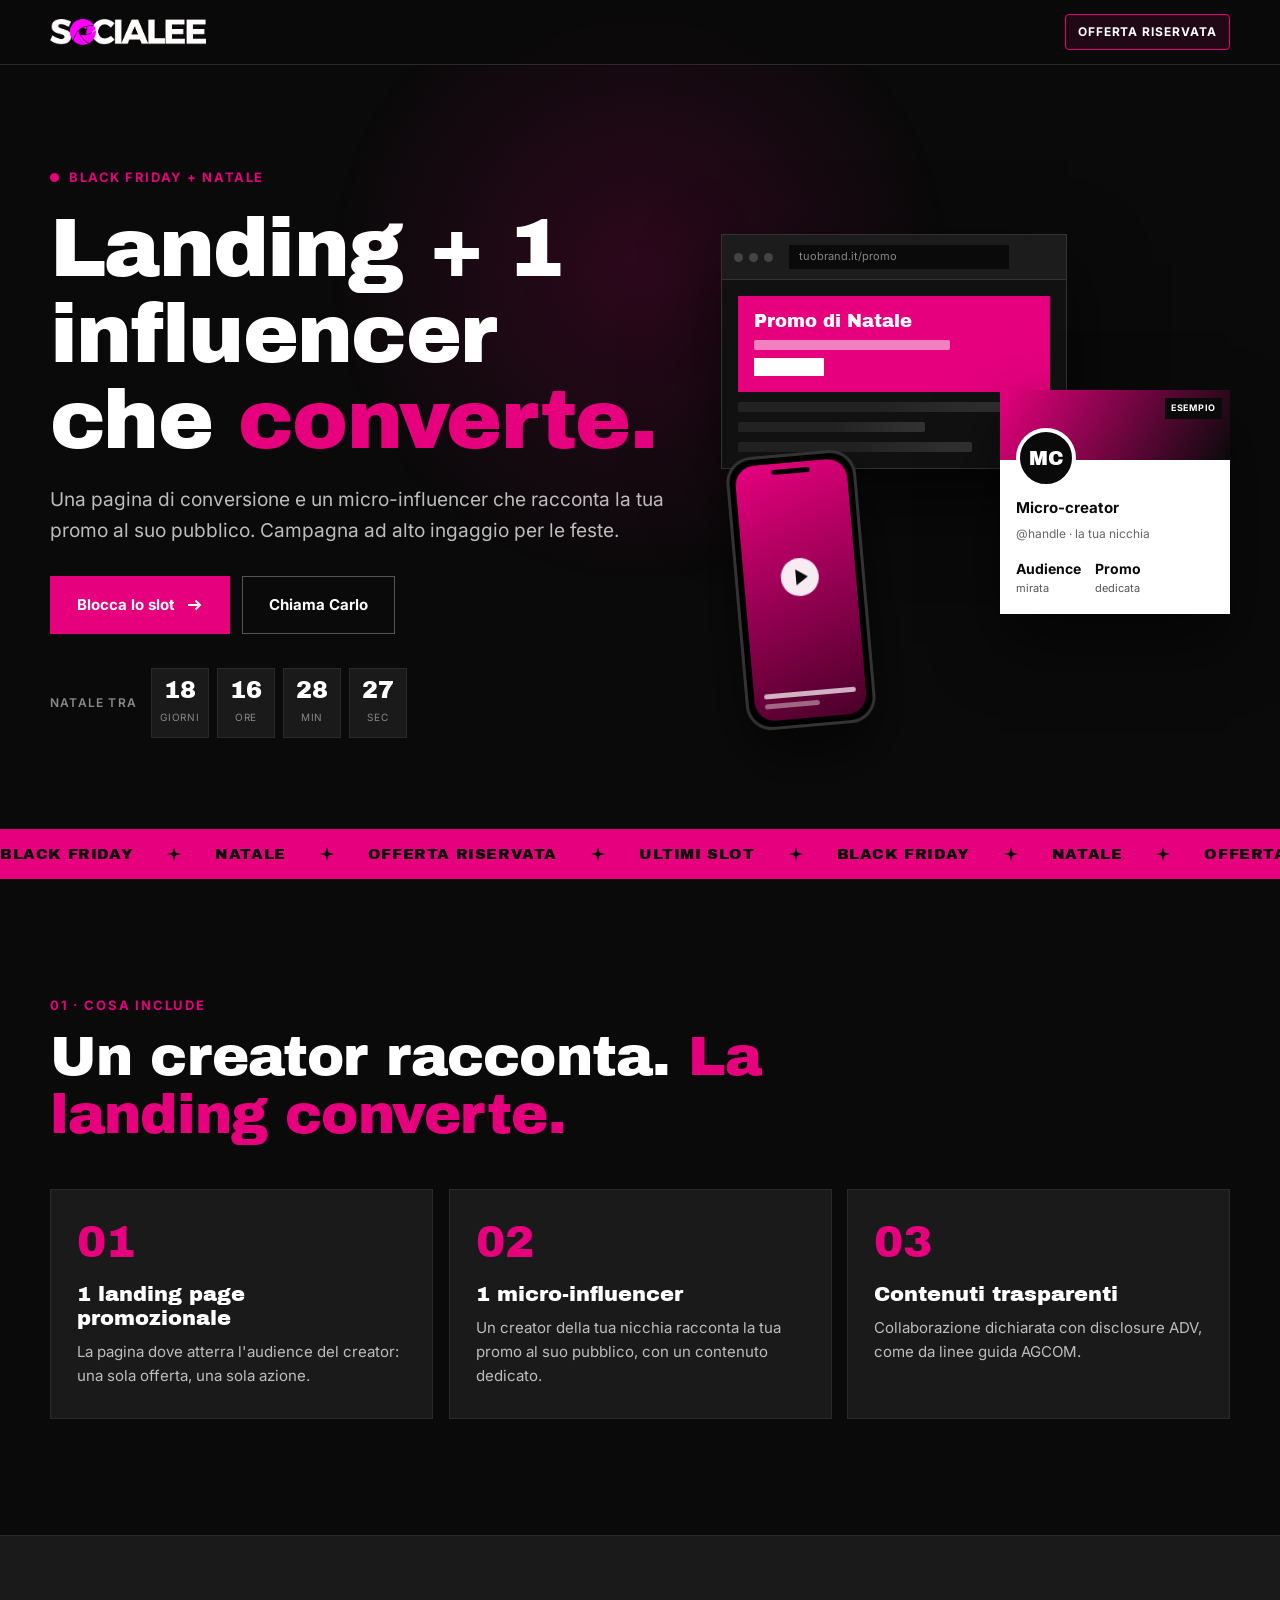
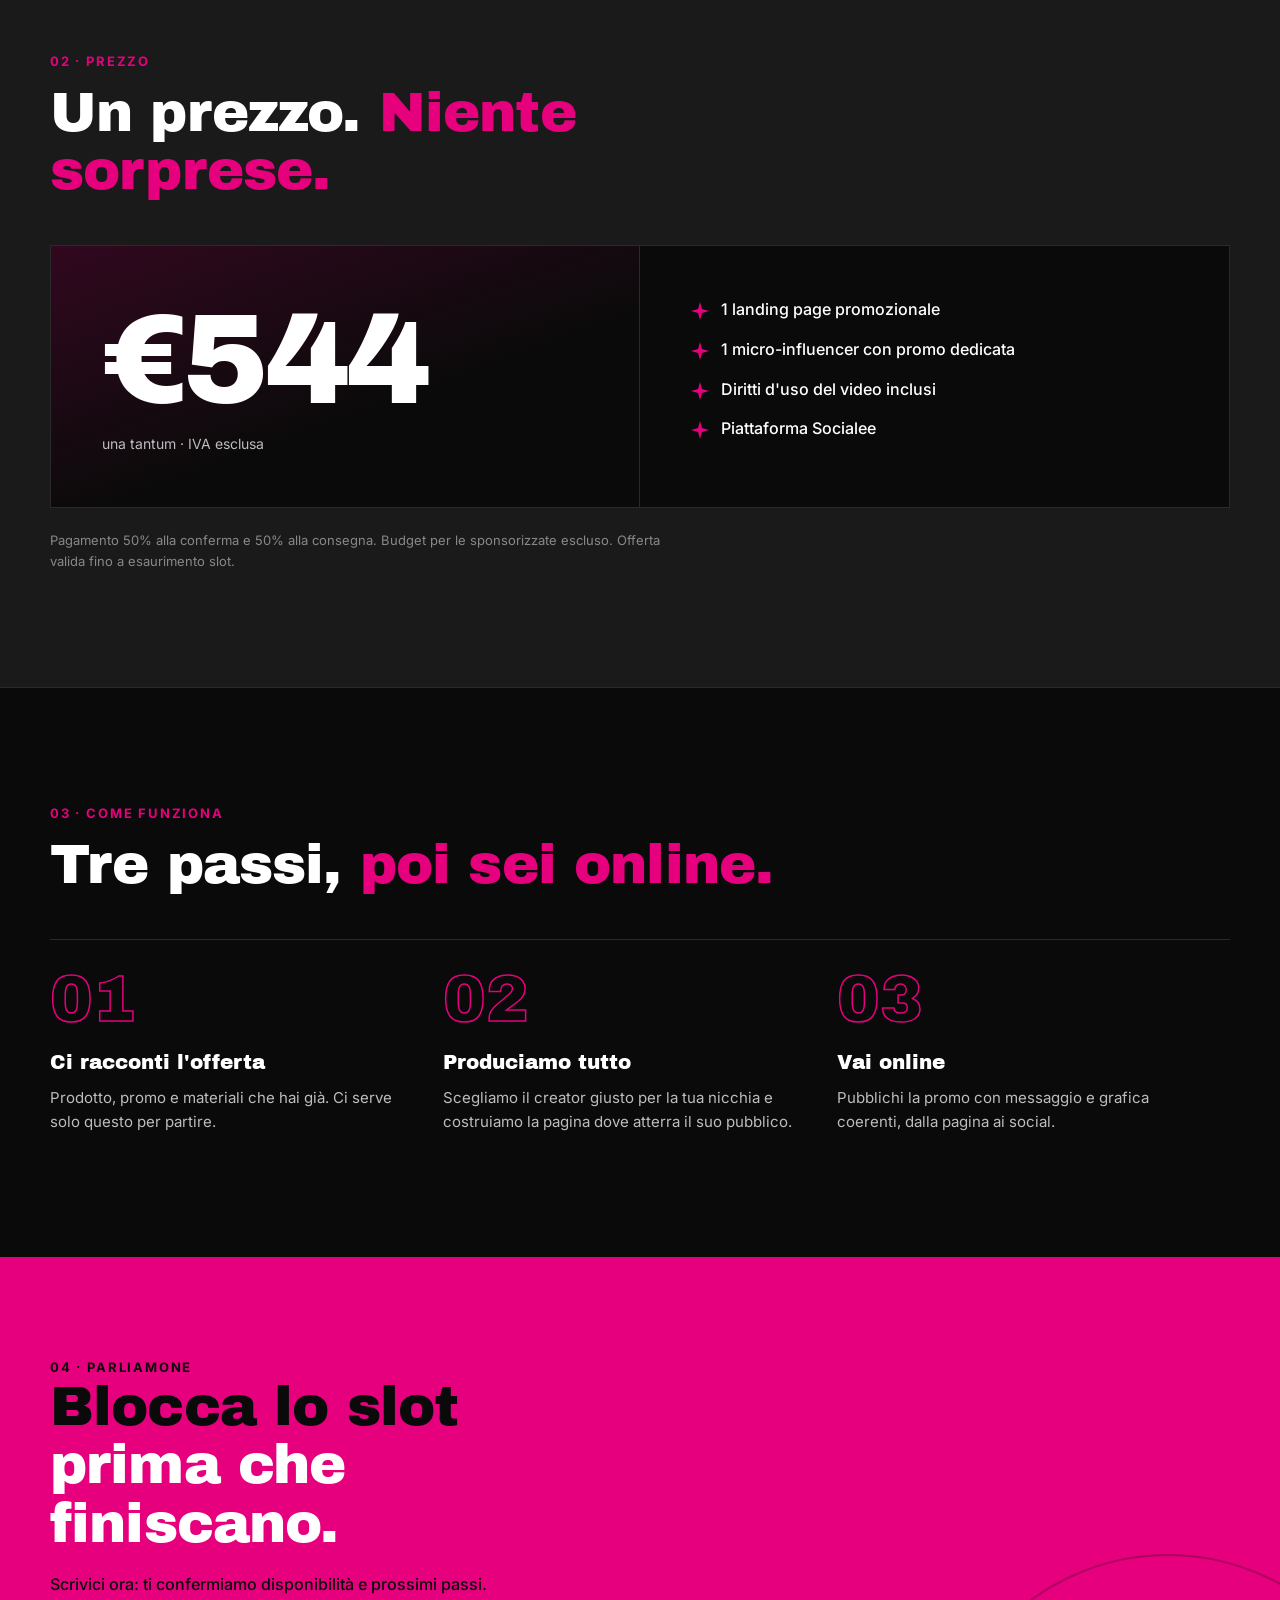
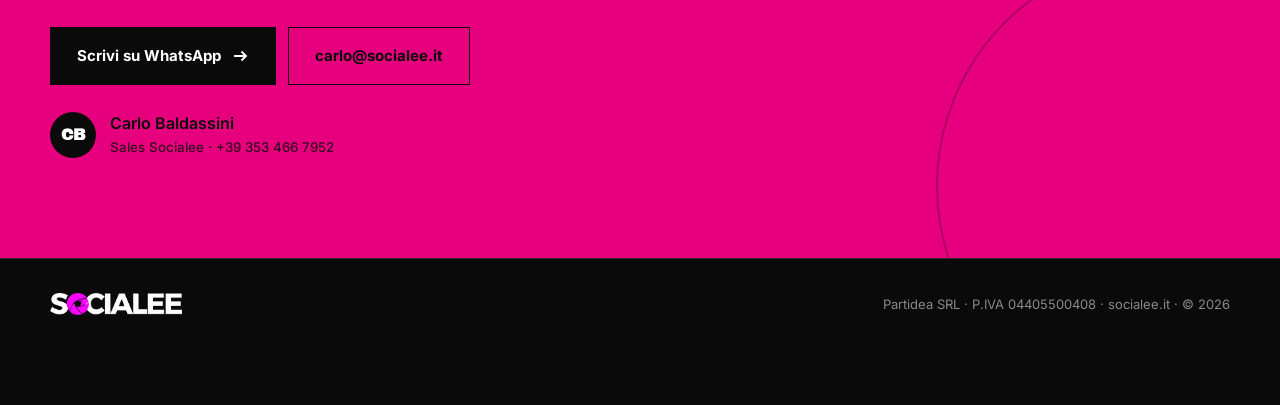
==== index.html @ 87e4778d "Landing offerta riservata: Landing + 1 influencer (Socialee) Co-Authored-By: Claude Sonnet 5.5 <nore" ====
<!doctype html><html lang="it"><head><meta charset="utf-8"><meta name="viewport" content="width=device-width,initial-scale=1">
<title>Landing + 1 influencer | Socialee</title><meta name="description" content="Offerta riservata Black Friday e Natale: 1 landing page promozionale e 1 micro-influencer con promo dedicata a 600 euro."><meta name="robots" content="noindex,nofollow">
<meta name="theme-color" content="#0A0A0A"><link rel="icon" href="data:,">
<link rel="preload" href="assets/fonts/archivo-black.woff2" as="font" type="font/woff2" crossorigin>
<link rel="stylesheet" href="assets/fonts.css"><link rel="stylesheet" href="assets/socialee.css"></head><body>
<header class="top"><div class="wrap"><a href="#top" aria-label="Socialee"><img src="assets/logo/socialee-logo-bianco.png" alt="Socialee" width="160" height="27"></a><span class="tag">Offerta riservata</span></div></header>
<main id="top">
<section class="hero"><div class="wrap"><div>
<div class="kick"><i></i>Black Friday + Natale</div>
<h1><span class="w" style="--i:0">Landing</span> <span class="w" style="--i:1">+</span> <span class="w" style="--i:2">1</span> <span class="w" style="--i:3">influencer</span> <span class="w" style="--i:4">che</span> <em><span class="w" style="--i:5">converte.</span></em></h1>
<p class="lead">Una pagina di conversione e un micro-influencer che racconta la tua promo al suo pubblico. Campagna ad alto ingaggio per le feste.</p>
<div class="btns"><a class="btn p" href="https://wa.me/393534667952?text=Ciao%20Carlo%2C%20mi%20interessa%20l%27offerta%20riservata" target="_blank" rel="noopener">Blocca lo slot <svg viewBox="0 0 24 24" fill="none" stroke="currentColor" stroke-width="2.5"><path d="M4 12h16M14 6l6 6-6 6"/></svg></a><a class="btn s" href="tel:+393534667952">Chiama Carlo</a></div>
<div id="cd"><span id="cd-label">Black Friday tra</span><div class="t"><div><b data-u>00</b><small>giorni</small></div><div><b data-u>00</b><small>ore</small></div><div><b data-u>00</b><small>min</small></div><div><b data-u>00</b><small>sec</small></div></div></div>
</div>
<div class="stage rv" aria-hidden="true"><div class="browser" style="left:0;top:8%;width:68%"><div class="bar"><i></i><i></i><i></i><span>tuobrand.it/promo</span></div><div class="body"><div class="hb"><b>Promo di Natale</b><div class="sk" style="background:rgba(255,255,255,.5);width:70%"></div><u></u></div><div class="sk" style="width:90%"></div><div class="sk" style="width:60%"></div><div class="sk" style="width:75%"></div></div></div><div class="creator" style="right:0;top:38%"><span class="ex">Esempio</span><div class="hd"></div><div class="av">MC</div><div class="in"><h4>Micro-creator</h4><small>@handle · la tua nicchia</small><div class="st"><span><b>Audience</b>mirata</span><span><b>Promo</b>dedicata</span></div></div></div><div class="phone p3" style="left:3%;top:50%;width:clamp(100px,11vw,130px);transform:rotate(-5deg)"><div class="scr"><div class="play"></div><div class="bars"><i></i><i></i></div></div></div></div>
</div></section>
<div class="ticker" aria-hidden="true"><div><span>BLACK FRIDAY <svg viewBox="0 0 24 24"><path d="M12 0l2.6 9.4L24 12l-9.4 2.6L12 24l-2.6-9.4L0 12l9.4-2.6z"/></svg> NATALE <svg viewBox="0 0 24 24"><path d="M12 0l2.6 9.4L24 12l-9.4 2.6L12 24l-2.6-9.4L0 12l9.4-2.6z"/></svg> OFFERTA RISERVATA <svg viewBox="0 0 24 24"><path d="M12 0l2.6 9.4L24 12l-9.4 2.6L12 24l-2.6-9.4L0 12l9.4-2.6z"/></svg> ULTIMI SLOT <svg viewBox="0 0 24 24"><path d="M12 0l2.6 9.4L24 12l-9.4 2.6L12 24l-2.6-9.4L0 12l9.4-2.6z"/></svg></span><span>BLACK FRIDAY <svg viewBox="0 0 24 24"><path d="M12 0l2.6 9.4L24 12l-9.4 2.6L12 24l-2.6-9.4L0 12l9.4-2.6z"/></svg> NATALE <svg viewBox="0 0 24 24"><path d="M12 0l2.6 9.4L24 12l-9.4 2.6L12 24l-2.6-9.4L0 12l9.4-2.6z"/></svg> OFFERTA RISERVATA <svg viewBox="0 0 24 24"><path d="M12 0l2.6 9.4L24 12l-9.4 2.6L12 24l-2.6-9.4L0 12l9.4-2.6z"/></svg> ULTIMI SLOT <svg viewBox="0 0 24 24"><path d="M12 0l2.6 9.4L24 12l-9.4 2.6L12 24l-2.6-9.4L0 12l9.4-2.6z"/></svg></span><span>BLACK FRIDAY <svg viewBox="0 0 24 24"><path d="M12 0l2.6 9.4L24 12l-9.4 2.6L12 24l-2.6-9.4L0 12l9.4-2.6z"/></svg> NATALE <svg viewBox="0 0 24 24"><path d="M12 0l2.6 9.4L24 12l-9.4 2.6L12 24l-2.6-9.4L0 12l9.4-2.6z"/></svg> OFFERTA RISERVATA <svg viewBox="0 0 24 24"><path d="M12 0l2.6 9.4L24 12l-9.4 2.6L12 24l-2.6-9.4L0 12l9.4-2.6z"/></svg> ULTIMI SLOT <svg viewBox="0 0 24 24"><path d="M12 0l2.6 9.4L24 12l-9.4 2.6L12 24l-2.6-9.4L0 12l9.4-2.6z"/></svg></span><span>BLACK FRIDAY <svg viewBox="0 0 24 24"><path d="M12 0l2.6 9.4L24 12l-9.4 2.6L12 24l-2.6-9.4L0 12l9.4-2.6z"/></svg> NATALE <svg viewBox="0 0 24 24"><path d="M12 0l2.6 9.4L24 12l-9.4 2.6L12 24l-2.6-9.4L0 12l9.4-2.6z"/></svg> OFFERTA RISERVATA <svg viewBox="0 0 24 24"><path d="M12 0l2.6 9.4L24 12l-9.4 2.6L12 24l-2.6-9.4L0 12l9.4-2.6z"/></svg> ULTIMI SLOT <svg viewBox="0 0 24 24"><path d="M12 0l2.6 9.4L24 12l-9.4 2.6L12 24l-2.6-9.4L0 12l9.4-2.6z"/></svg></span></div></div>
<section class="sec"><div class="wrap"><div class="num rv">01 · Cosa include</div><h2 class="rv">Un creator racconta. <em>La landing converte.</em></h2><div class="grid3"><div class="card tilt rv" style="--d:0"><div class="n">01</div><h3>1 landing page promozionale</h3><p>La pagina dove atterra l'audience del creator: una sola offerta, una sola azione.</p></div><div class="card tilt rv" style="--d:1"><div class="n">02</div><h3>1 micro-influencer</h3><p>Un creator della tua nicchia racconta la tua promo al suo pubblico, con un contenuto dedicato.</p></div><div class="card tilt rv" style="--d:2"><div class="n">03</div><h3>Contenuti trasparenti</h3><p>Collaborazione dichiarata con disclosure ADV, come da linee guida AGCOM.</p></div></div></div></section>
<section class="sec alt"><div class="wrap"><div class="num rv">02 · Prezzo</div><h2 class="rv">Un prezzo. <em>Niente sorprese.</em></h2>
<div class="price rv"><div class="l"><div class="big" data-count="600" data-prefix="€">€600</div><div class="sm">una tantum · IVA esclusa</div></div><div class="r"><ul><li><svg viewBox="0 0 24 24"><path d="M12 0l2.6 9.4L24 12l-9.4 2.6L12 24l-2.6-9.4L0 12l9.4-2.6z"/></svg>1 landing page promozionale</li><li><svg viewBox="0 0 24 24"><path d="M12 0l2.6 9.4L24 12l-9.4 2.6L12 24l-2.6-9.4L0 12l9.4-2.6z"/></svg>1 micro-influencer con promo dedicata</li><li><svg viewBox="0 0 24 24"><path d="M12 0l2.6 9.4L24 12l-9.4 2.6L12 24l-2.6-9.4L0 12l9.4-2.6z"/></svg>Diritti d'uso del video inclusi</li><li><svg viewBox="0 0 24 24"><path d="M12 0l2.6 9.4L24 12l-9.4 2.6L12 24l-2.6-9.4L0 12l9.4-2.6z"/></svg>Piattaforma Socialee</li></ul></div></div>
<p class="fine rv">Pagamento 50% alla conferma e 50% alla consegna. Budget per le sponsorizzate escluso. Offerta valida fino a esaurimento slot.</p></div></section>
<section class="sec"><div class="wrap"><div class="num rv">03 · Come funziona</div><h2 class="rv">Tre passi, <em>poi sei online.</em></h2>
<div class="steps"><div class="step rv"><div class="n">01</div><h3>Ci racconti l'offerta</h3><p>Prodotto, promo e materiali che hai già. Ci serve solo questo per partire.</p></div>
<div class="step rv" style="--d:1"><div class="n">02</div><h3>Produciamo tutto</h3><p>Scegliamo il creator giusto per la tua nicchia e costruiamo la pagina dove atterra il suo pubblico.</p></div>
<div class="step rv" style="--d:2"><div class="n">03</div><h3>Vai online</h3><p>Pubblichi la promo con messaggio e grafica coerenti, dalla pagina ai social.</p></div></div></div></section>
</main>
<section class="final"><div class="wrap"><div class="num" style="color:#0A0A0A">04 · Parliamone</div><h2 class="rv">Blocca lo slot <em>prima che finiscano.</em></h2><p class="rv">Scrivici ora: ti confermiamo disponibilità e prossimi passi.</p>
<div class="btns rv"><a class="btn p" href="https://wa.me/393534667952?text=Ciao%20Carlo%2C%20mi%20interessa%20l%27offerta%20riservata" target="_blank" rel="noopener">Scrivi su WhatsApp <svg viewBox="0 0 24 24" fill="none" stroke="currentColor" stroke-width="2.5"><path d="M4 12h16M14 6l6 6-6 6"/></svg></a><a class="btn s" href="mailto:carlo@socialee.it">carlo@socialee.it</a></div>
<div class="who rv"><div class="av">CB</div><div>Carlo Baldassini<small>Sales Socialee · +39 353 466 7952</small></div></div></div></section>
<footer><div class="wrap"><img src="assets/logo/socialee-logo-bianco.png" alt="Socialee"><span>Partidea SRL · P.IVA 04405500408 · socialee.it · © 2026</span></div></footer>
<div class="sticky-cta"><a href="https://wa.me/393534667952?text=Ciao%20Carlo%2C%20mi%20interessa%20l%27offerta%20riservata" target="_blank" rel="noopener">Blocca lo slot su WhatsApp →</a></div>
<script src="assets/app.js"></script></body></html>
---- assets/fonts.css ----
@font-face{font-family:'Archivo Black';font-style:normal;font-weight:400;font-display:swap;src:url(fonts/archivo-black.woff2) format('woff2')}
@font-face{font-family:'Inter';font-style:normal;font-weight:100 900;font-display:swap;src:url(fonts/inter.woff2) format('woff2')}
---- assets/socialee.css ----
/* Socialee — dark-first, spigoli vivi. Archivo Black + Inter. */
:root{
  --fuchsia:#E6007E;--fuchsia-dark:#CC0066;--glow:rgba(230,0,126,.35);--soft:rgba(230,0,126,.10);
  --black:#0A0A0A;--dark:#1A1A1A;--mid:#2A2A2A;--grey:#888;--text2:#BDBDBD;--off:#F5F5F5;--white:#fff;
  --display:'Archivo Black','Arial Black',sans-serif;--body:'Inter',-apple-system,'Segoe UI',sans-serif;
  --mx:50vw;--my:30vh;
}
*{box-sizing:border-box;margin:0;padding:0}
html{scroll-behavior:smooth}
body{background:var(--black);color:var(--white);font-family:var(--body);line-height:1.6;overflow-x:hidden;-webkit-font-smoothing:antialiased}
body:before{content:"";position:fixed;inset:0;pointer-events:none;z-index:0;
  background:radial-gradient(520px circle at var(--mx) var(--my),rgba(230,0,126,.16),transparent 60%)}
a{color:inherit}
.wrap{width:min(1180px,100% - 40px);margin-inline:auto;position:relative;z-index:1}
section{position:relative;z-index:1}

/* header */
header.top{position:sticky;top:0;z-index:50;background:rgba(10,10,10,.82);backdrop-filter:blur(12px);border-bottom:1px solid var(--mid)}
header.top .wrap{display:flex;align-items:center;justify-content:space-between;height:64px}
header.top img{height:26px;width:auto;display:block}
.tag{font-size:12px;font-weight:700;letter-spacing:.08em;text-transform:uppercase;border:1px solid var(--fuchsia);color:#fff;padding:7px 12px;border-radius:4px;background:var(--soft)}

/* hero */
.hero{padding:clamp(48px,8vw,110px) 0 clamp(48px,7vw,90px);overflow:hidden}
.hero .wrap{display:grid;grid-template-columns:1.1fr .9fr;gap:48px;align-items:center}
.kick{display:flex;align-items:center;gap:10px;color:var(--fuchsia);font-weight:700;font-size:13px;letter-spacing:.12em;text-transform:uppercase}
.kick i{width:9px;height:9px;border-radius:50%;background:var(--fuchsia);box-shadow:0 0 0 0 var(--glow);animation:pulse 1.8s infinite}
@keyframes pulse{70%{box-shadow:0 0 0 12px rgba(230,0,126,0)}100%{box-shadow:0 0 0 0 rgba(230,0,126,0)}}
h1{font-family:var(--display);font-weight:400;font-size:clamp(38px,6.6vw,84px);line-height:1.02;letter-spacing:-.02em;margin:18px 0 22px}
h1 .w{display:inline-block;opacity:0;transform:translateY(40px) rotate(2deg);animation:wordin .8s cubic-bezier(.2,.8,.2,1) forwards;animation-delay:calc(var(--i)*70ms + 150ms)}
@keyframes wordin{to{opacity:1;transform:none}}
h1 em{font-style:normal;color:var(--fuchsia)}
.lead{color:var(--text2);font-size:clamp(16px,1.6vw,19px);max-width:52ch}
.btns{display:flex;gap:12px;flex-wrap:wrap;margin-top:30px}
.btn{display:inline-flex;align-items:center;gap:10px;font-weight:700;font-size:15px;text-decoration:none;padding:16px 26px;border-radius:0;border:1.5px solid var(--fuchsia);transition:transform .2s,box-shadow .2s,background .2s}
.btn.p{background:var(--fuchsia);color:#fff}
.btn.p:hover{background:var(--fuchsia-dark);transform:translateY(-2px);box-shadow:0 10px 30px var(--glow)}
.btn.s{background:transparent;color:#fff;border-color:#555}
.btn.s:hover{border-color:#fff;transform:translateY(-2px)}
.btn svg{width:18px;height:18px;transition:transform .2s}.btn:hover svg{transform:translateX(4px)}

/* countdown */
#cd{display:flex;align-items:center;gap:14px;margin-top:34px;flex-wrap:wrap}
#cd-label{font-size:12px;letter-spacing:.1em;text-transform:uppercase;color:var(--grey);font-weight:600}
#cd .t{display:flex;gap:8px}
#cd .t div{background:var(--dark);border:1px solid var(--mid);min-width:58px;padding:8px 6px;text-align:center}
#cd b{display:block;font-family:var(--display);font-weight:400;font-size:24px;line-height:1.1}
#cd small{font-size:10px;color:var(--grey);text-transform:uppercase;letter-spacing:.08em}

/* ticker */
.ticker{background:var(--fuchsia);color:#0A0A0A;overflow:hidden;white-space:nowrap;border-block:1px solid #000;position:relative;z-index:1}
.ticker div{display:inline-flex;gap:34px;padding:13px 0;animation:marq 26s linear infinite;font-family:var(--display);font-size:15px;letter-spacing:.04em;text-transform:uppercase}
.ticker span{display:inline-flex;align-items:center;gap:34px}
.ticker svg{width:14px;height:14px;fill:#0A0A0A}
@keyframes marq{to{transform:translateX(-50%)}}

/* sezioni */
.sec{padding:clamp(64px,9vw,120px) 0}
.num{color:var(--fuchsia);font-weight:700;font-size:13px;letter-spacing:.14em;text-transform:uppercase}
h2{font-family:var(--display);font-weight:400;font-size:clamp(30px,4.6vw,56px);line-height:1.05;letter-spacing:-.015em;margin:12px 0 18px;max-width:20ch}
h2 em{font-style:normal;color:var(--fuchsia)}
.grid3{display:grid;grid-template-columns:repeat(3,1fr);gap:16px;margin-top:44px}
.card{background:var(--dark);border:1px solid var(--mid);padding:30px 26px;transition:transform .25s,border-color .25s,box-shadow .25s;will-change:transform}
.card:hover{border-color:var(--fuchsia);box-shadow:0 18px 50px rgba(230,0,126,.15)}
.card .n{font-family:var(--display);font-size:44px;color:var(--fuchsia);line-height:1}
.card h3{font-family:var(--display);font-weight:400;font-size:21px;margin:18px 0 10px;line-height:1.15}
.card p{color:var(--text2);font-size:15px}
.alt{background:var(--dark);border-block:1px solid var(--mid)}

/* mockup: telefoni */
.stage{position:relative;height:clamp(360px,44vw,520px)}
.phone{position:absolute;width:clamp(120px,15vw,170px);aspect-ratio:9/19;border:3px solid #333;border-radius:26px;background:#000;padding:6px;box-shadow:0 30px 60px rgba(0,0,0,.6);animation:float 6s ease-in-out infinite}
.phone .scr{position:relative;height:100%;border-radius:20px;overflow:hidden;background:linear-gradient(160deg,var(--fuchsia),#3a0020 55%,#0A0A0A);background-size:200% 200%;animation:grad 8s ease infinite}
.phone .scr:before{content:"";position:absolute;left:50%;top:6px;width:34%;height:5px;background:#000;border-radius:5px;transform:translateX(-50%);z-index:2}
.phone .play{position:absolute;left:50%;top:45%;width:38px;height:38px;border-radius:50%;background:rgba(255,255,255,.92);transform:translate(-50%,-50%)}
.phone .play:after{content:"";position:absolute;left:15px;top:11px;border-left:12px solid #0A0A0A;border-top:8px solid transparent;border-bottom:8px solid transparent}
.phone .bars{position:absolute;left:10px;right:10px;bottom:12px;display:grid;gap:5px}
.phone .bars i{height:5px;border-radius:3px;background:rgba(255,255,255,.7)}.phone .bars i:nth-child(2){width:60%;background:rgba(255,255,255,.4)}
.phone .lab{position:absolute;left:10px;top:20px;font-size:10px;font-weight:700;letter-spacing:.1em;text-transform:uppercase;background:rgba(0,0,0,.5);padding:3px 6px}
.p1{left:2%;top:14%;transform:rotate(-8deg);animation-delay:-1s}
.p2{left:22%;top:2%;transform:rotate(-3deg);animation-delay:-2.5s}
.p3{left:42%;top:12%;transform:rotate(4deg);animation-delay:-4s}
.p4{left:62%;top:4%;transform:rotate(9deg);animation-delay:-5s}
@keyframes float{50%{translate:0 -14px}}
@keyframes grad{50%{background-position:100% 100%}}
.stage.one .phone{left:50%;margin-left:-85px;top:8%}
.chip{position:absolute;background:#fff;color:#0A0A0A;font-weight:700;font-size:13px;padding:10px 14px;box-shadow:0 14px 40px rgba(0,0,0,.5);z-index:3;animation:float 5s ease-in-out infinite}
.chip b{color:var(--fuchsia);font-family:var(--display);font-weight:400;font-size:18px;display:block;line-height:1.1}

/* mockup: browser */
.browser{background:#111;border:1px solid #333;box-shadow:0 30px 70px rgba(0,0,0,.6);position:absolute;animation:float 7s ease-in-out infinite}
.browser .bar{display:flex;align-items:center;gap:6px;padding:10px 12px;background:#1c1c1c;border-bottom:1px solid #333}
.browser .bar i{width:9px;height:9px;border-radius:50%;background:#444}
.browser .bar span{margin-left:10px;font-size:11px;color:var(--grey);background:#0A0A0A;padding:3px 10px;flex:1;max-width:220px}
.browser .body{padding:16px;display:grid;gap:10px}
.sk{height:10px;background:linear-gradient(90deg,#222 25%,#333 50%,#222 75%);background-size:200% 100%;animation:shim 1.6s linear infinite;border-radius:2px}
@keyframes shim{to{background-position:-200% 0}}
.browser .hb{background:var(--fuchsia);padding:16px;display:grid;gap:8px}
.browser .hb b{font-family:var(--display);font-weight:400;font-size:18px;line-height:1.1}
.browser .hb u{display:block;width:70px;height:18px;background:#fff;text-decoration:none}

/* creator card (esempio) */
.creator{position:absolute;width:230px;background:#fff;color:#0A0A0A;box-shadow:0 30px 60px rgba(0,0,0,.55);animation:float 6s ease-in-out infinite}
.creator .hd{height:70px;background:linear-gradient(120deg,var(--fuchsia),#0A0A0A)}
.creator .av{width:60px;height:60px;border-radius:50%;background:#0A0A0A;color:#fff;display:grid;place-items:center;font-family:var(--display);font-size:20px;border:4px solid #fff;margin:-32px 0 0 16px}
.creator .in{padding:8px 16px 16px}.creator h4{font-size:15px}.creator small{color:#666;font-size:12px}
.creator .st{display:flex;gap:14px;margin-top:12px;font-size:11px;color:#555}.creator .st b{display:block;color:#0A0A0A;font-size:14px}
.creator .ex{position:absolute;right:8px;top:8px;font-size:9px;font-weight:700;letter-spacing:.08em;text-transform:uppercase;background:#0A0A0A;color:#fff;padding:3px 6px}

/* prezzo */
.price{display:grid;grid-template-columns:1fr 1fr;gap:0;border:1px solid var(--mid);background:var(--black);margin-top:44px}
.price .l{padding:clamp(28px,4vw,52px);border-right:1px solid var(--mid);background:linear-gradient(160deg,rgba(230,0,126,.18),transparent 60%)}
.price .big{font-family:var(--display);font-size:clamp(64px,10vw,128px);line-height:1;letter-spacing:-.03em}
.price .sm{color:var(--text2);margin-top:8px;font-size:14px}
.price .r{padding:clamp(28px,4vw,52px)}
.price ul{list-style:none;display:grid;gap:14px}
.price li{display:flex;gap:12px;align-items:flex-start;font-size:16px;font-weight:500}
.price li svg{flex:none;width:18px;height:18px;margin-top:5px;fill:var(--fuchsia)}
.fine{margin-top:22px;color:var(--grey);font-size:13px;max-width:78ch}

/* step */
.steps{display:grid;grid-template-columns:repeat(3,1fr);gap:0;margin-top:44px;border-top:1px solid var(--mid)}
.step{padding:28px 26px 8px 0}
.step .n{font-family:var(--display);font-size:64px;line-height:1;color:transparent;-webkit-text-stroke:1.5px var(--fuchsia)}
.step h3{font-family:var(--display);font-weight:400;font-size:20px;margin:14px 0 8px}
.step p{color:var(--text2);font-size:15px}

/* cta finale */
.final{background:var(--fuchsia);color:#0A0A0A;padding:clamp(56px,8vw,100px) 0;position:relative;z-index:1;overflow:hidden}
.final h2{color:#0A0A0A;max-width:16ch;margin-top:0}.final h2 em{color:#fff}
.final p{max-width:48ch;font-weight:500}
.final .btn.p{background:#0A0A0A;border-color:#0A0A0A;color:#fff}.final .btn.p:hover{background:#000;box-shadow:0 10px 30px rgba(0,0,0,.35)}
.final .btn.s{border-color:#0A0A0A;color:#0A0A0A}.final .btn.s:hover{background:#0A0A0A;color:#fff}
.who{display:flex;align-items:center;gap:14px;margin-top:26px;font-weight:600}
.who .av{width:46px;height:46px;border-radius:50%;background:#0A0A0A;color:#fff;display:grid;place-items:center;font-family:var(--display);font-size:16px}
.who small{display:block;font-weight:500;opacity:.8}
.final:after{content:"";position:absolute;right:-120px;bottom:-160px;width:460px;height:460px;border:2px solid rgba(10,10,10,.25);border-radius:50%;animation:spin 30s linear infinite}
@keyframes spin{to{transform:rotate(360deg)}}

footer{background:var(--black);padding:34px 0 90px;border-top:1px solid var(--mid);position:relative;z-index:1;font-size:13px;color:var(--grey)}
footer .wrap{display:flex;justify-content:space-between;gap:20px;flex-wrap:wrap;align-items:center}
footer img{height:22px}

/* barra CTA mobile */
.sticky-cta{position:fixed;left:0;right:0;bottom:0;z-index:60;background:var(--fuchsia);transform:translateY(110%);transition:transform .35s;padding:12px 20px;display:none}
.sticky-cta.show{transform:none}
.sticky-cta a{display:block;text-align:center;color:#fff;font-weight:700;text-decoration:none}

/* reveal */
.rv{opacity:0;transform:translateY(28px);transition:opacity .8s cubic-bezier(.2,.8,.2,1),transform .8s cubic-bezier(.2,.8,.2,1);transition-delay:calc(var(--d,0)*100ms)}
.rv.in{opacity:1;transform:none}

@media(max-width:900px){
  .hero .wrap{grid-template-columns:1fr}
  .grid3,.steps{grid-template-columns:1fr}
  .price{grid-template-columns:1fr}.price .l{border-right:0;border-bottom:1px solid var(--mid)}
  .stage{height:420px}
  .sticky-cta{display:block}
  .step{padding-right:0}
}
@media(prefers-reduced-motion:reduce){
  *,*:before,*:after{animation:none!important;transition:none!important}
  h1 .w,.rv{opacity:1;transform:none}
}
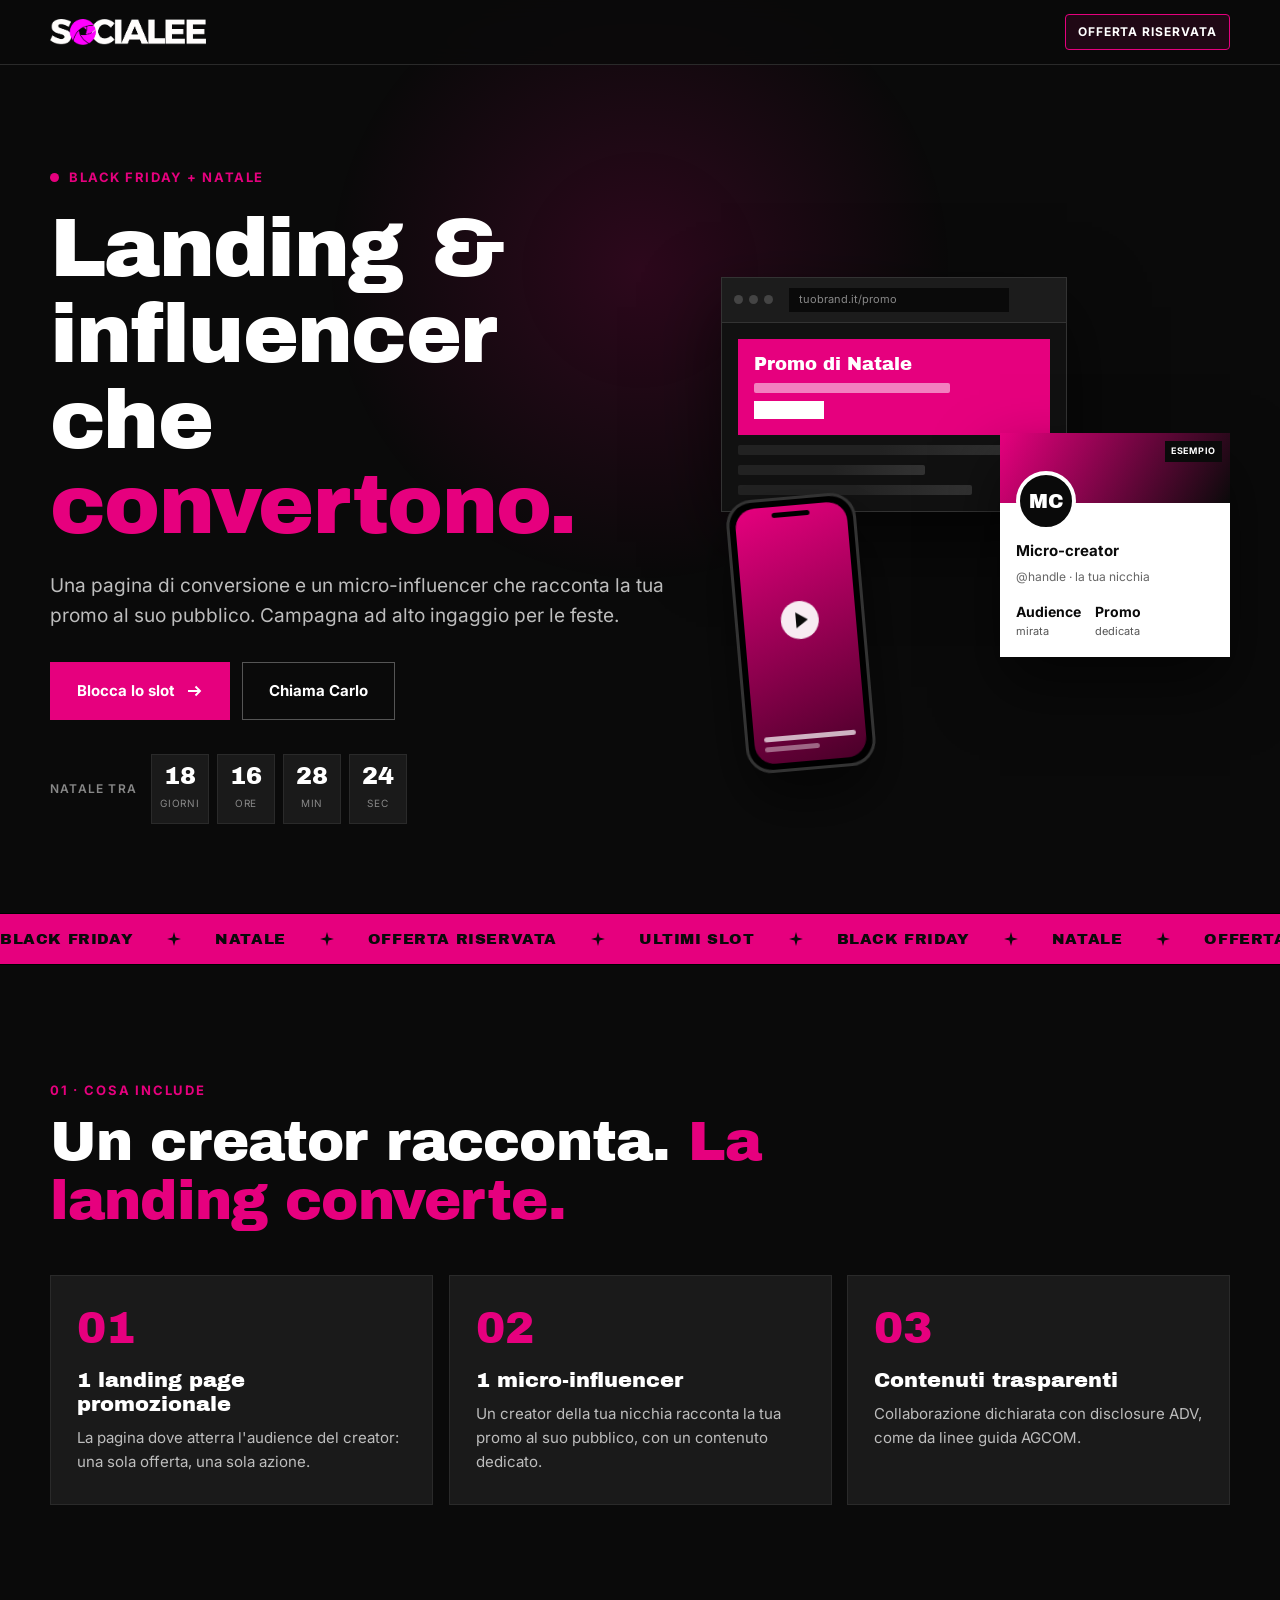
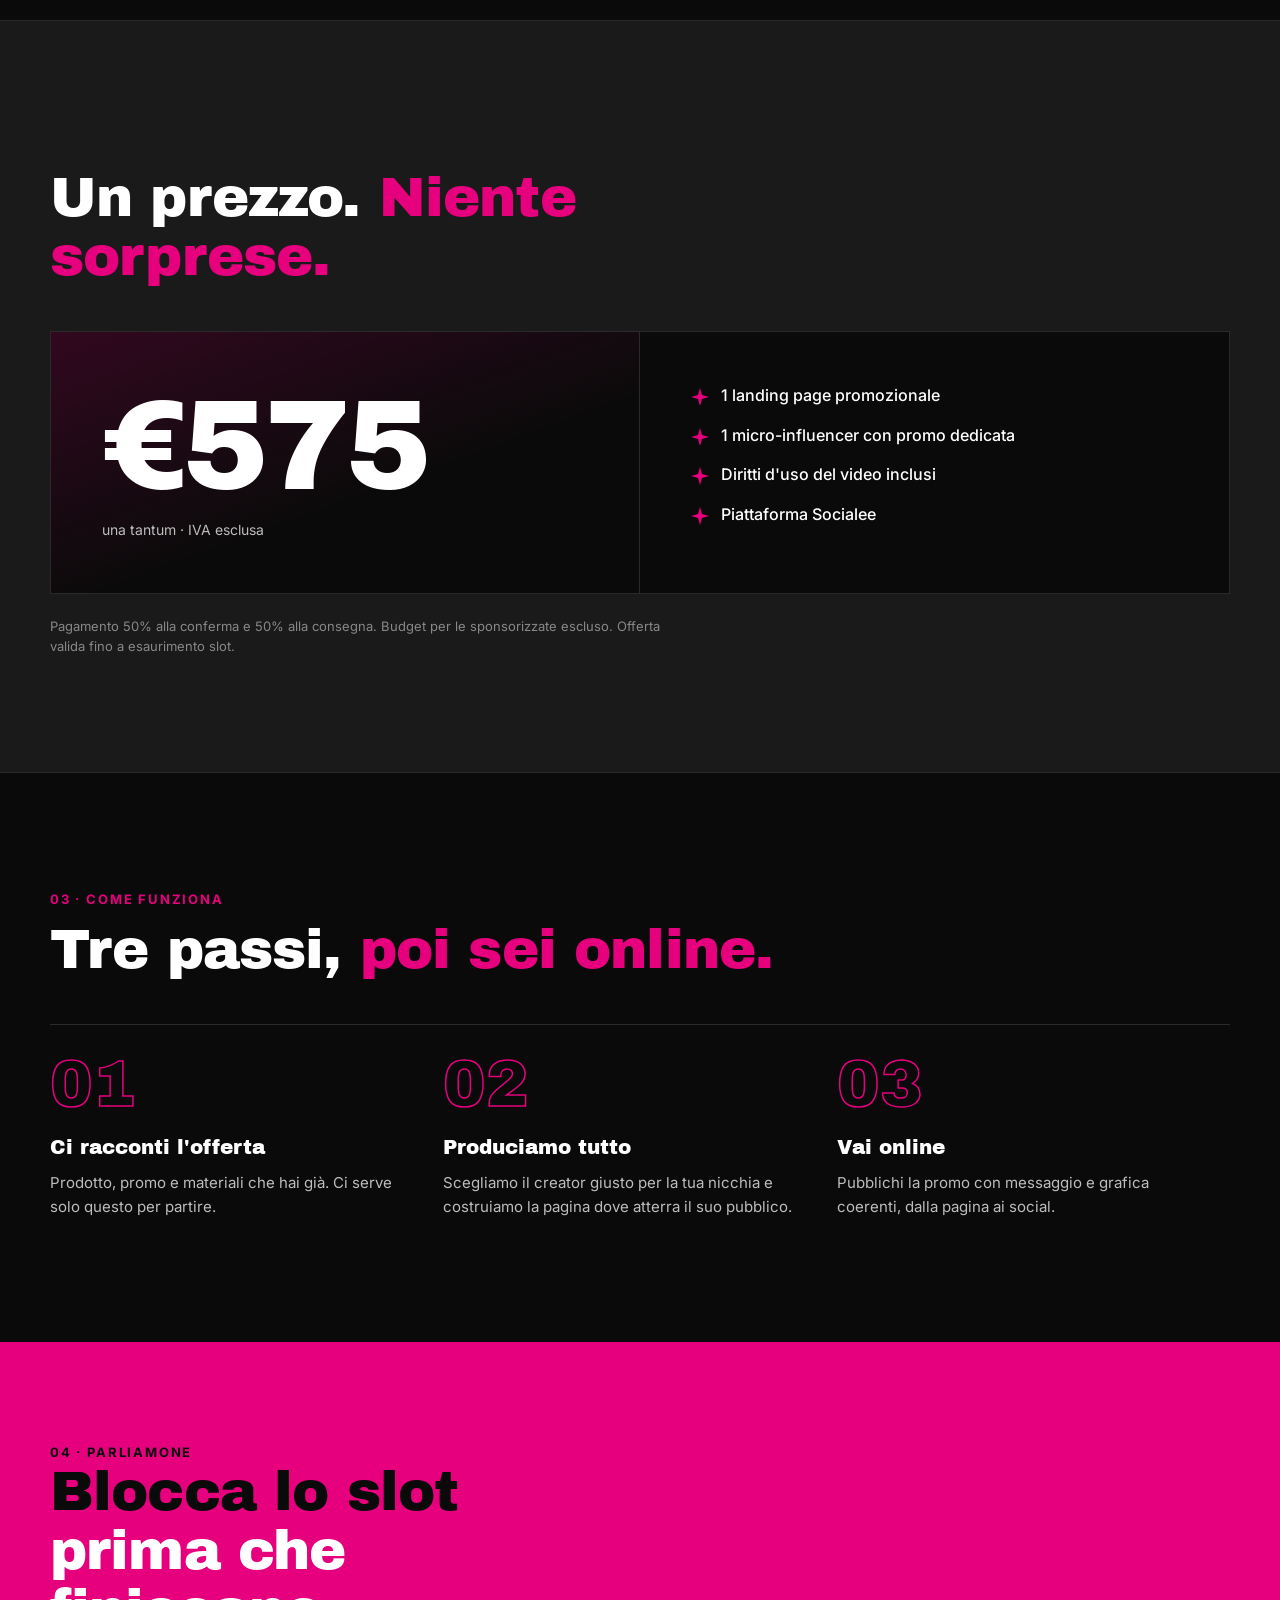
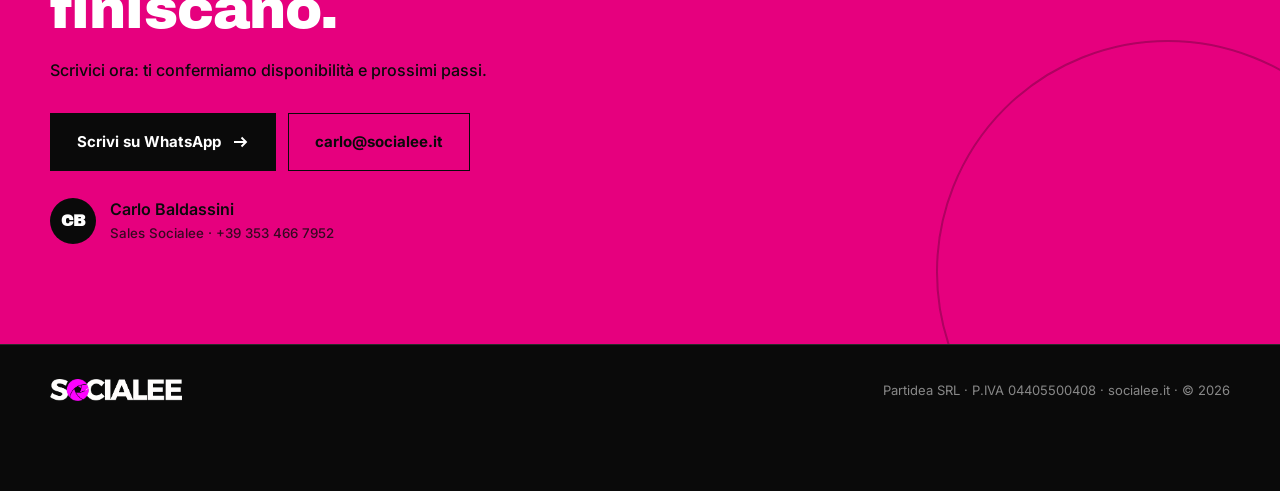
==== commit 8d3d2b26: "Hero: Landing & influencer che convertono Co-Authored-By: Claude Sonnet 5.5 <noreply@anthropic.com>" ====
--- a/index.html
+++ b/index.html
@@ -7,7 +7,7 @@
 <main id="top">
 <section class="hero"><div class="wrap"><div>
 <div class="kick"><i></i>Black Friday + Natale</div>
-<h1><span class="w" style="--i:0">Landing</span> <span class="w" style="--i:1">+</span> <span class="w" style="--i:2">1</span> <span class="w" style="--i:3">influencer</span> <span class="w" style="--i:4">che</span> <em><span class="w" style="--i:5">converte.</span></em></h1>
+<h1><span class="w" style="--i:0">Landing</span> <span class="w" style="--i:1">&amp;</span> <span class="w" style="--i:2">influencer</span> <span class="w" style="--i:3">che</span> <em><span class="w" style="--i:4">convertono.</span></em></h1>
 <p class="lead">Una pagina di conversione e un micro-influencer che racconta la tua promo al suo pubblico. Campagna ad alto ingaggio per le feste.</p>
 <div class="btns"><a class="btn p" href="https://wa.me/393534667952?text=Ciao%20Carlo%2C%20mi%20interessa%20l%27offerta%20riservata" target="_blank" rel="noopener">Blocca lo slot <svg viewBox="0 0 24 24" fill="none" stroke="currentColor" stroke-width="2.5"><path d="M4 12h16M14 6l6 6-6 6"/></svg></a><a class="btn s" href="tel:+393534667952">Chiama Carlo</a></div>
 <div id="cd"><span id="cd-label">Black Friday tra</span><div class="t"><div><b data-u>00</b><small>giorni</small></div><div><b data-u>00</b><small>ore</small></div><div><b data-u>00</b><small>min</small></div><div><b data-u>00</b><small>sec</small></div></div></div>
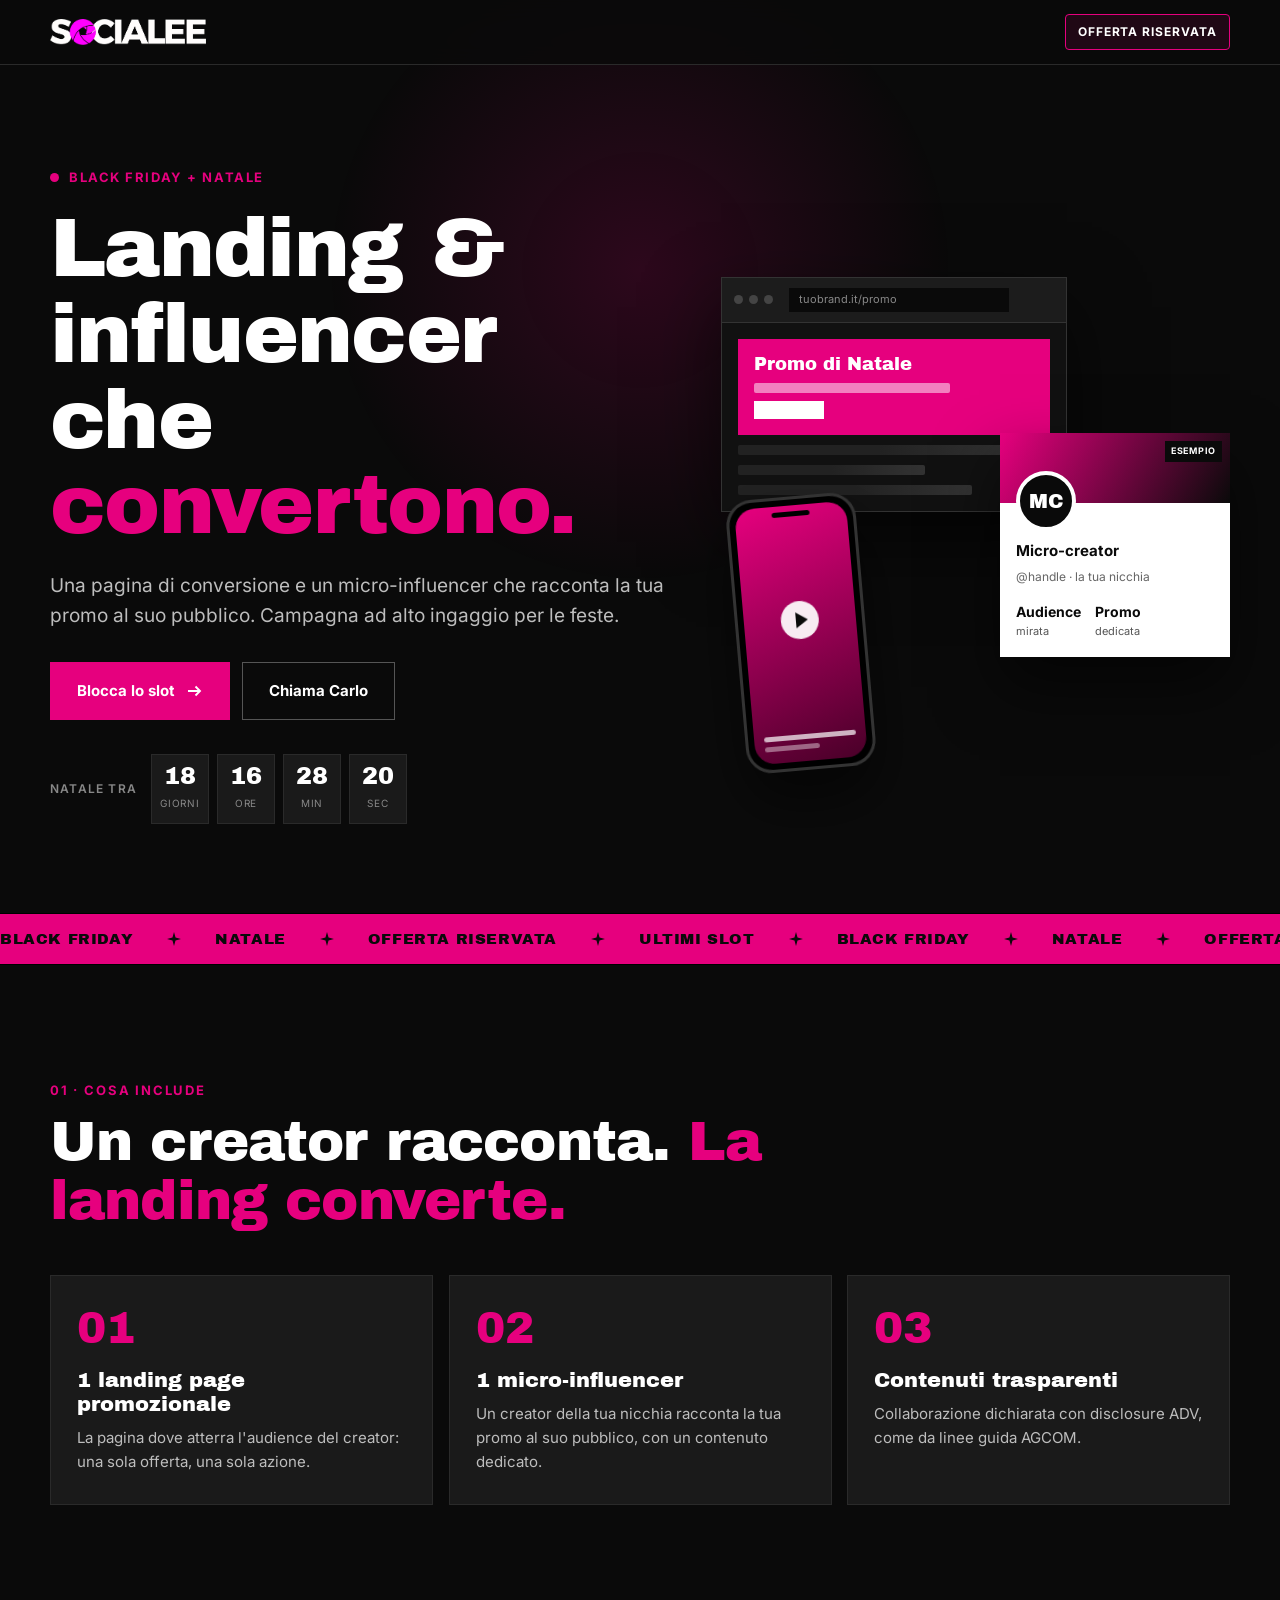
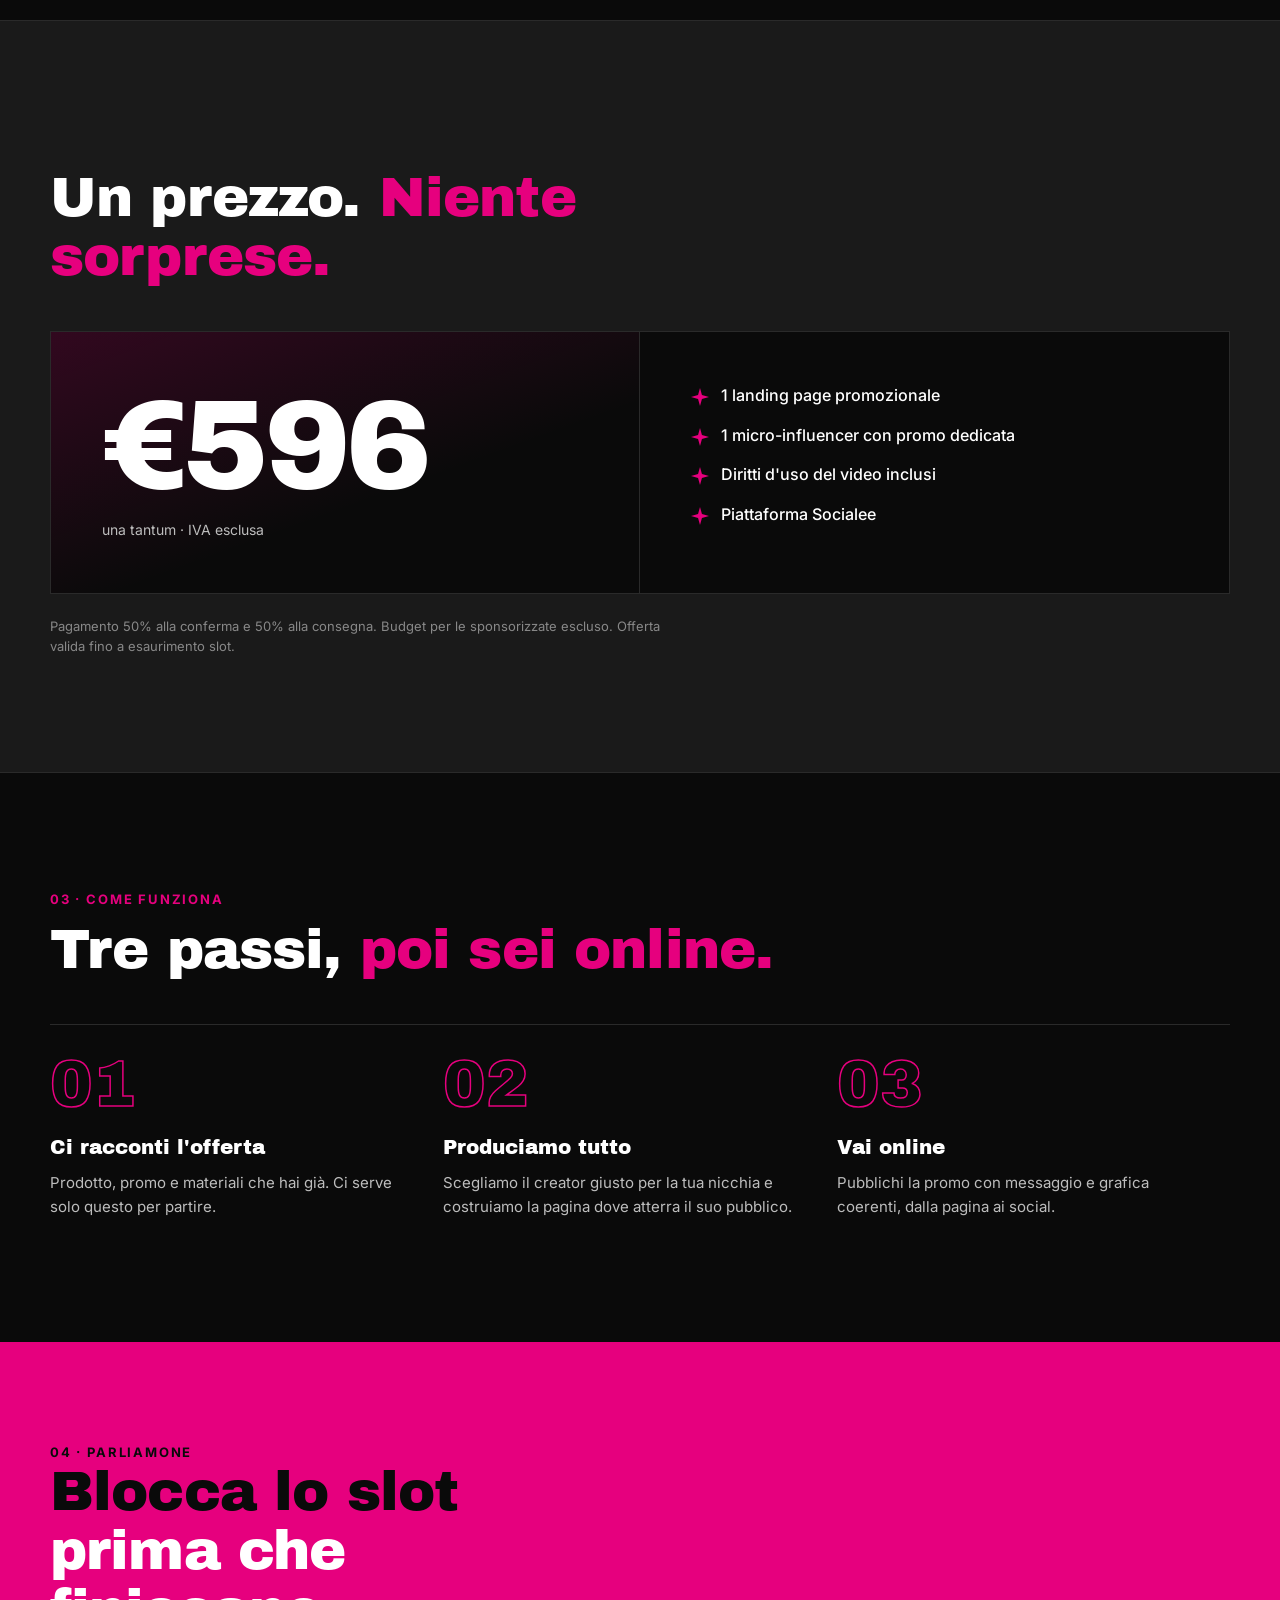
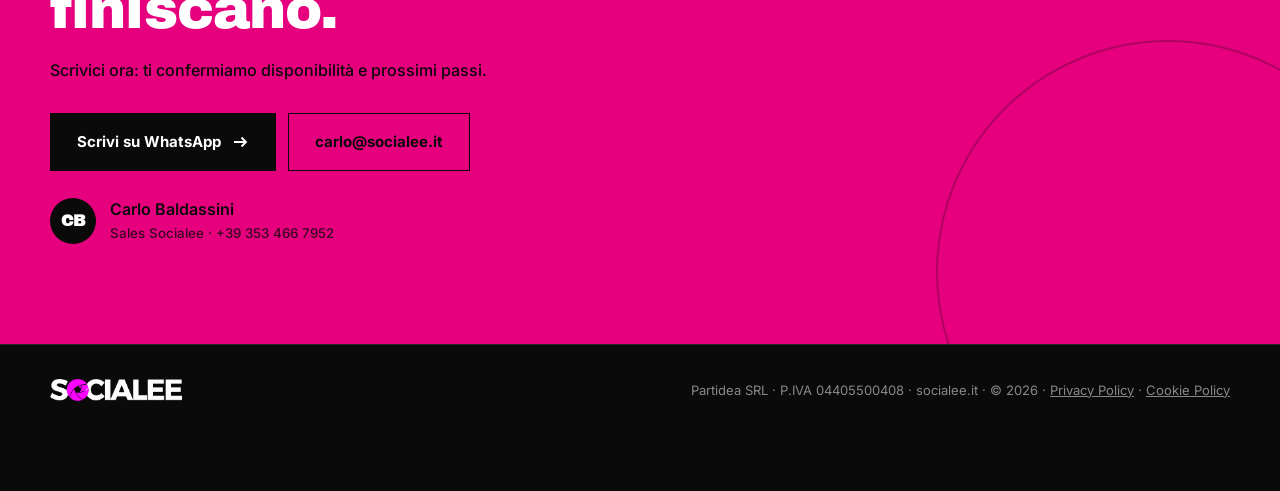
==== commit d61419f0: "Aggiunte Privacy Policy e Cookie Policy, link nel footer Co-Authored-By: Claude Sonnet 5.5 <noreply@" ====
--- a/index.html
+++ b/index.html
@@ -27,6 +27,6 @@
 <section class="final"><div class="wrap"><div class="num" style="color:#0A0A0A">04 · Parliamone</div><h2 class="rv">Blocca lo slot <em>prima che finiscano.</em></h2><p class="rv">Scrivici ora: ti confermiamo disponibilità e prossimi passi.</p>
 <div class="btns rv"><a class="btn p" href="https://wa.me/393534667952?text=Ciao%20Carlo%2C%20mi%20interessa%20l%27offerta%20riservata" target="_blank" rel="noopener">Scrivi su WhatsApp <svg viewBox="0 0 24 24" fill="none" stroke="currentColor" stroke-width="2.5"><path d="M4 12h16M14 6l6 6-6 6"/></svg></a><a class="btn s" href="mailto:carlo@socialee.it">carlo@socialee.it</a></div>
 <div class="who rv"><div class="av">CB</div><div>Carlo Baldassini<small>Sales Socialee · +39 353 466 7952</small></div></div></div></section>
-<footer><div class="wrap"><img src="assets/logo/socialee-logo-bianco.png" alt="Socialee"><span>Partidea SRL · P.IVA 04405500408 · socialee.it · © 2026</span></div></footer>
+<footer><div class="wrap"><img src="assets/logo/socialee-logo-bianco.png" alt="Socialee"><span>Partidea SRL · P.IVA 04405500408 · socialee.it · © 2026 · <a href="privacy.html" style="color:inherit">Privacy Policy</a> · <a href="cookie-policy.html" style="color:inherit">Cookie Policy</a></span></div></footer>
 <div class="sticky-cta"><a href="https://wa.me/393534667952?text=Ciao%20Carlo%2C%20mi%20interessa%20l%27offerta%20riservata" target="_blank" rel="noopener">Blocca lo slot su WhatsApp →</a></div>
 <script src="assets/app.js"></script></body></html>
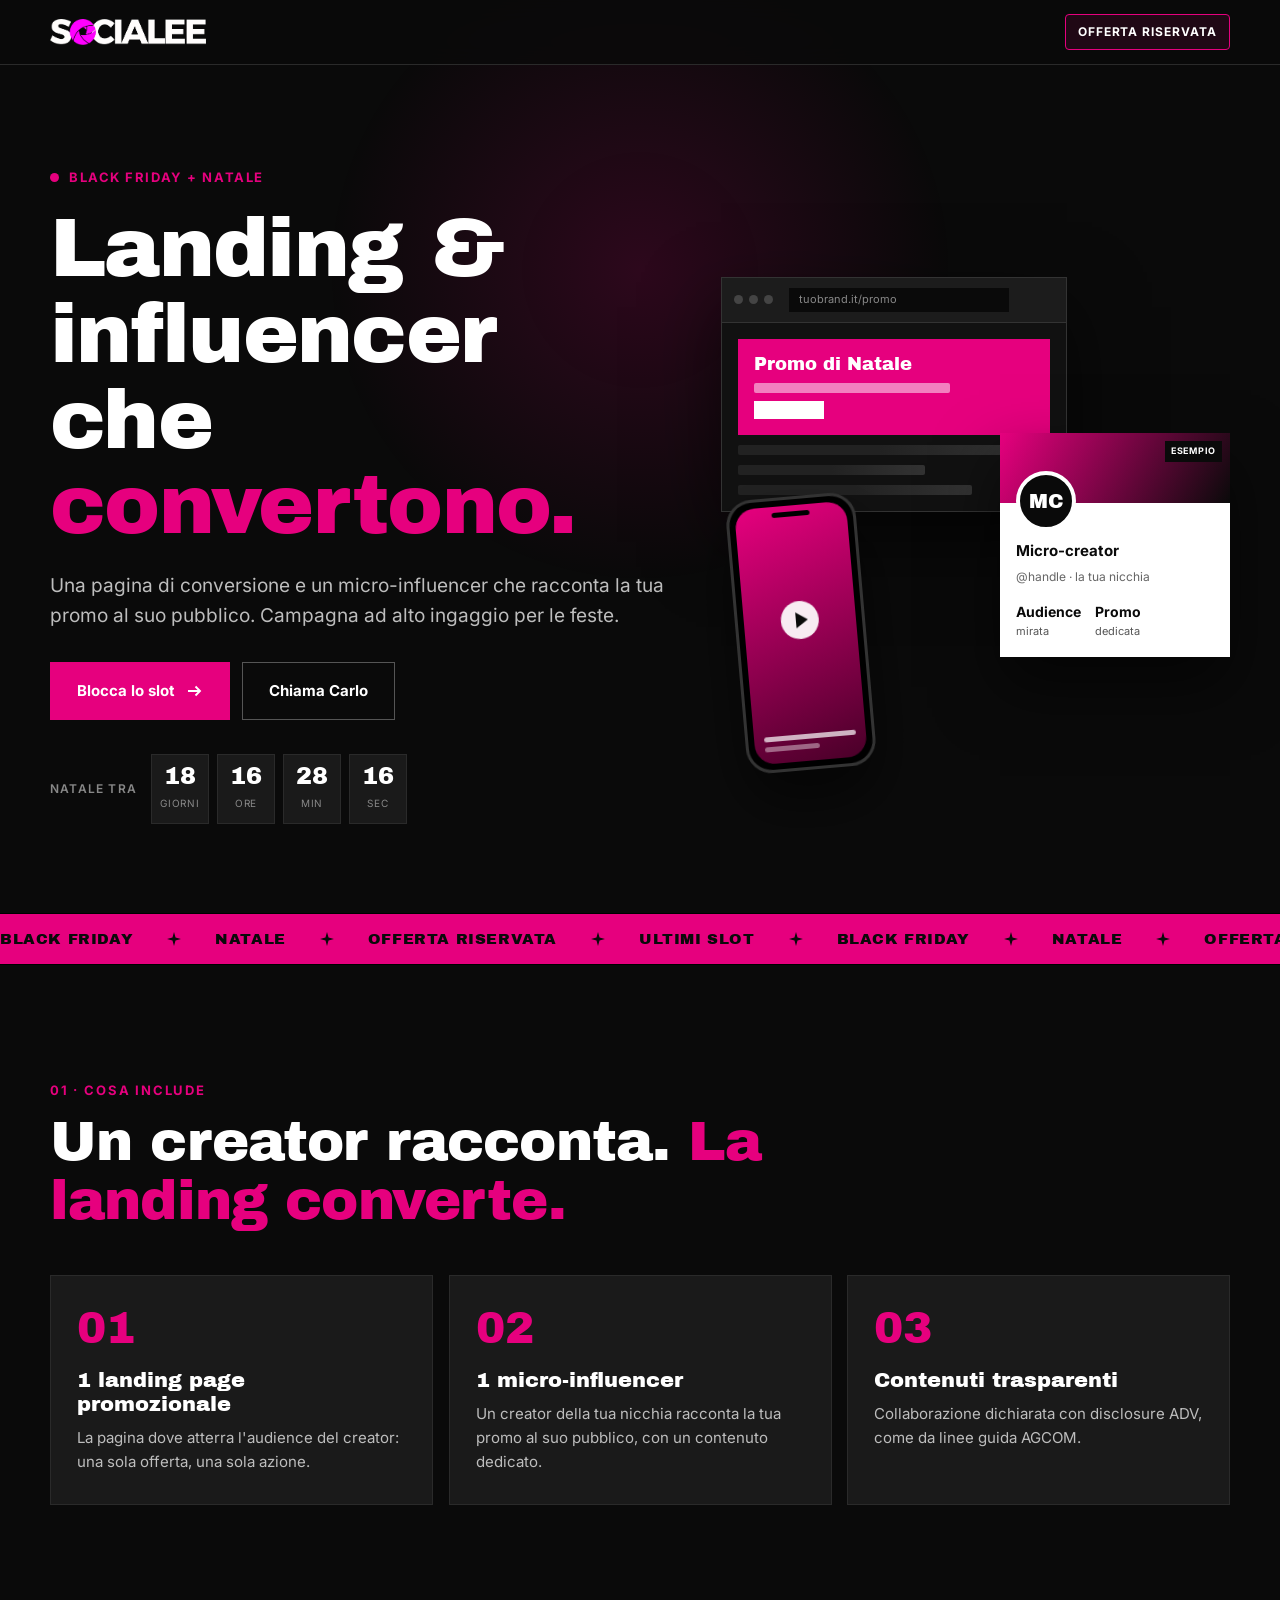
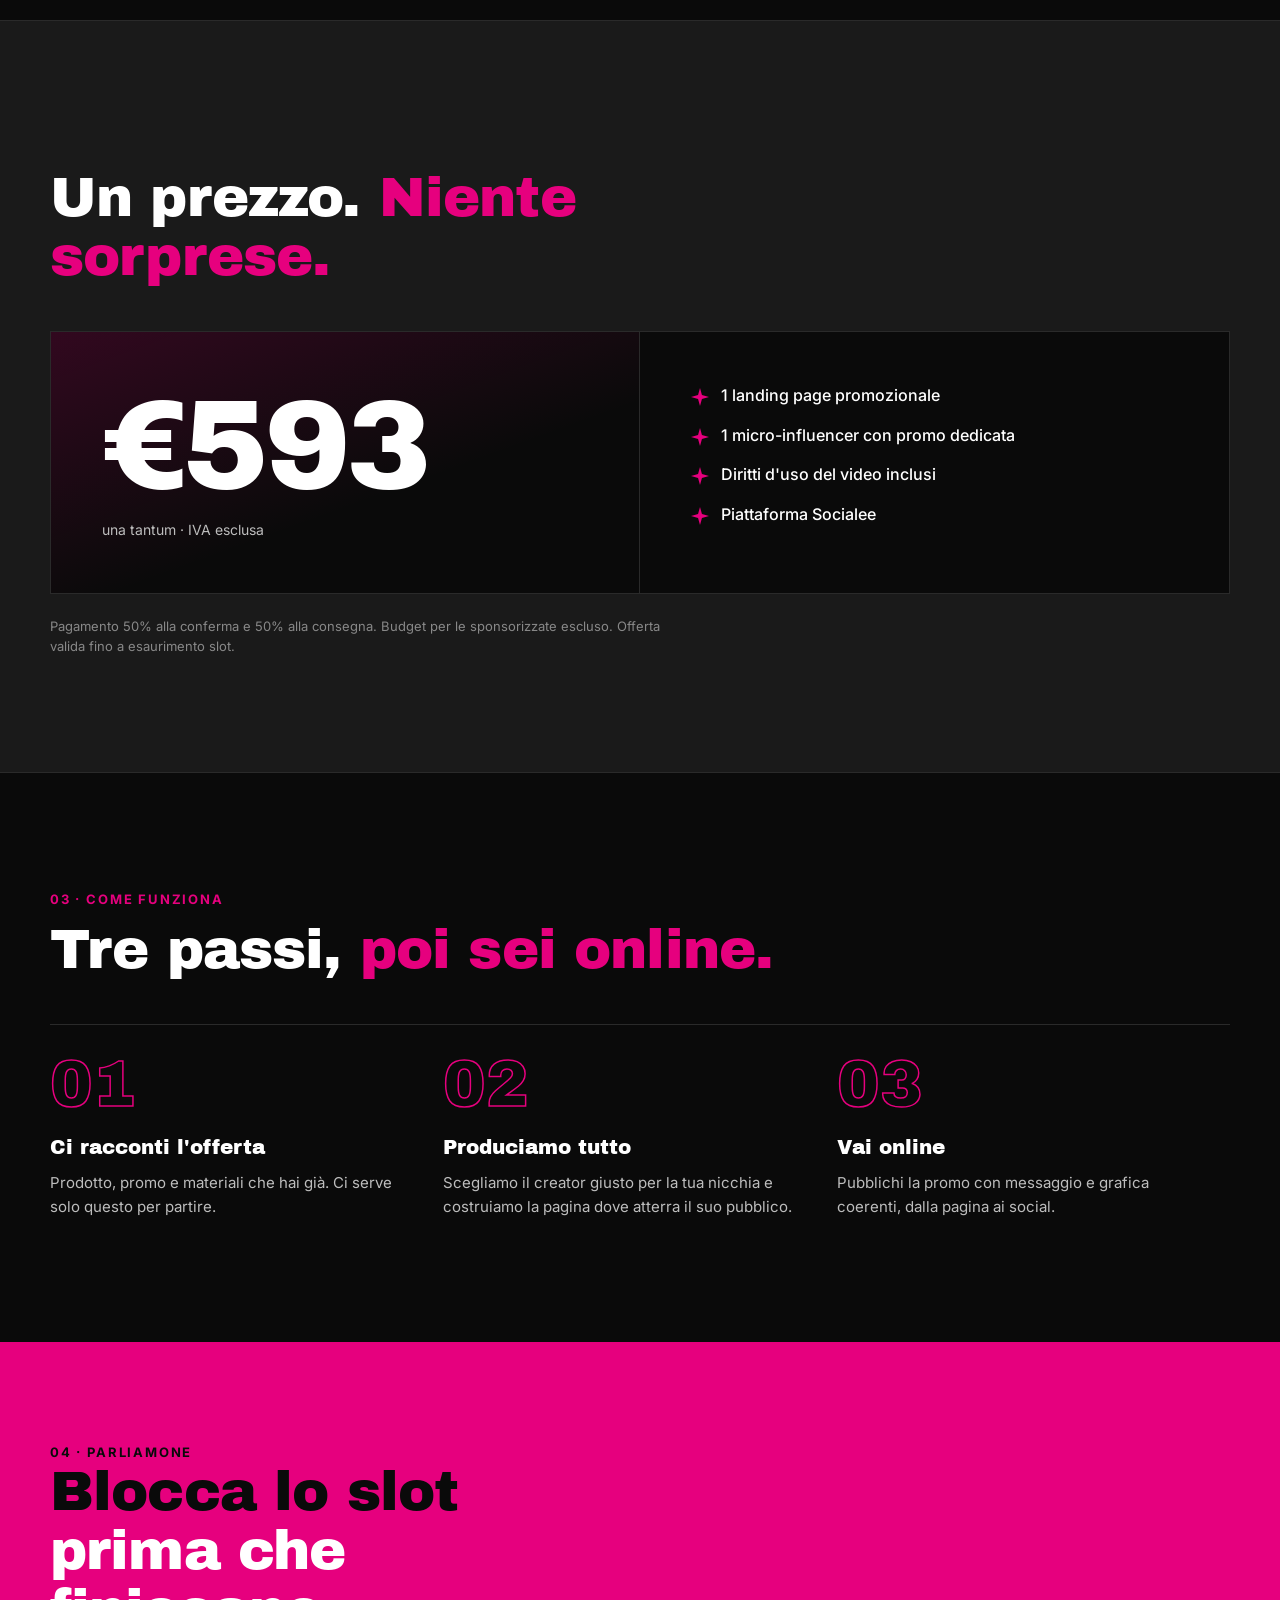
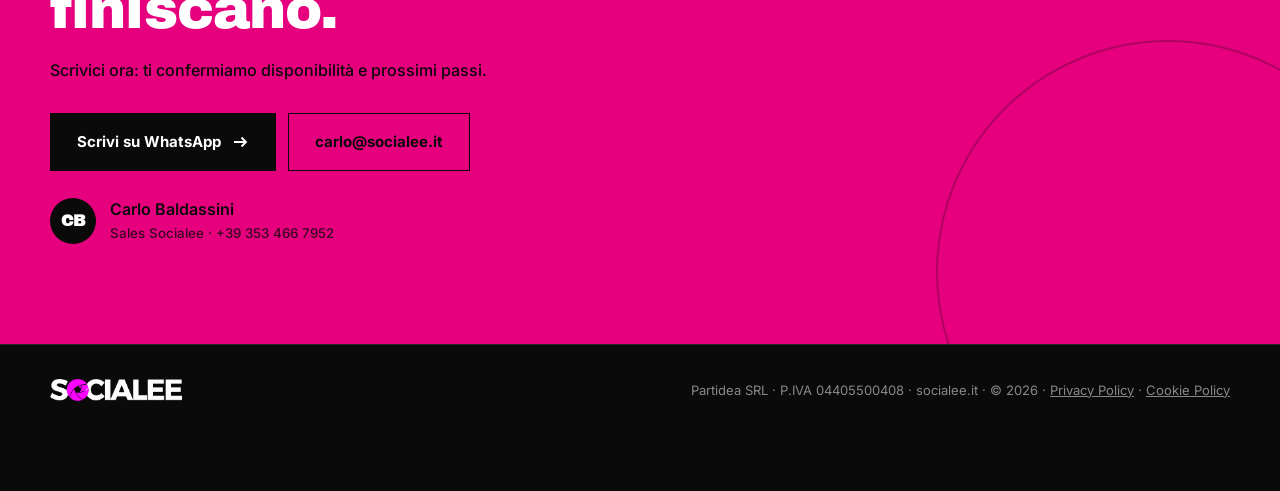
==== commit 1663fb83: "Favicon Socialee (pallino fucsia del logo) Co-Authored-By: Claude Sonnet 5.5 <noreply@anthropic.com>" ====
--- a/index.html
+++ b/index.html
@@ -1,6 +1,6 @@
 <!doctype html><html lang="it"><head><meta charset="utf-8"><meta name="viewport" content="width=device-width,initial-scale=1">
 <title>Landing + 1 influencer | Socialee</title><meta name="description" content="Offerta riservata Black Friday e Natale: 1 landing page promozionale e 1 micro-influencer con promo dedicata a 600 euro."><meta name="robots" content="noindex,nofollow">
-<meta name="theme-color" content="#0A0A0A"><link rel="icon" href="data:,">
+<meta name="theme-color" content="#0A0A0A"><link rel="icon" type="image/png" href="assets/favicon.png"><link rel="apple-touch-icon" href="assets/apple-touch-icon.png">
 <link rel="preload" href="assets/fonts/archivo-black.woff2" as="font" type="font/woff2" crossorigin>
 <link rel="stylesheet" href="assets/fonts.css"><link rel="stylesheet" href="assets/socialee.css"></head><body>
 <header class="top"><div class="wrap"><a href="#top" aria-label="Socialee"><img src="assets/logo/socialee-logo-bianco.png" alt="Socialee" width="160" height="27"></a><span class="tag">Offerta riservata</span></div></header>
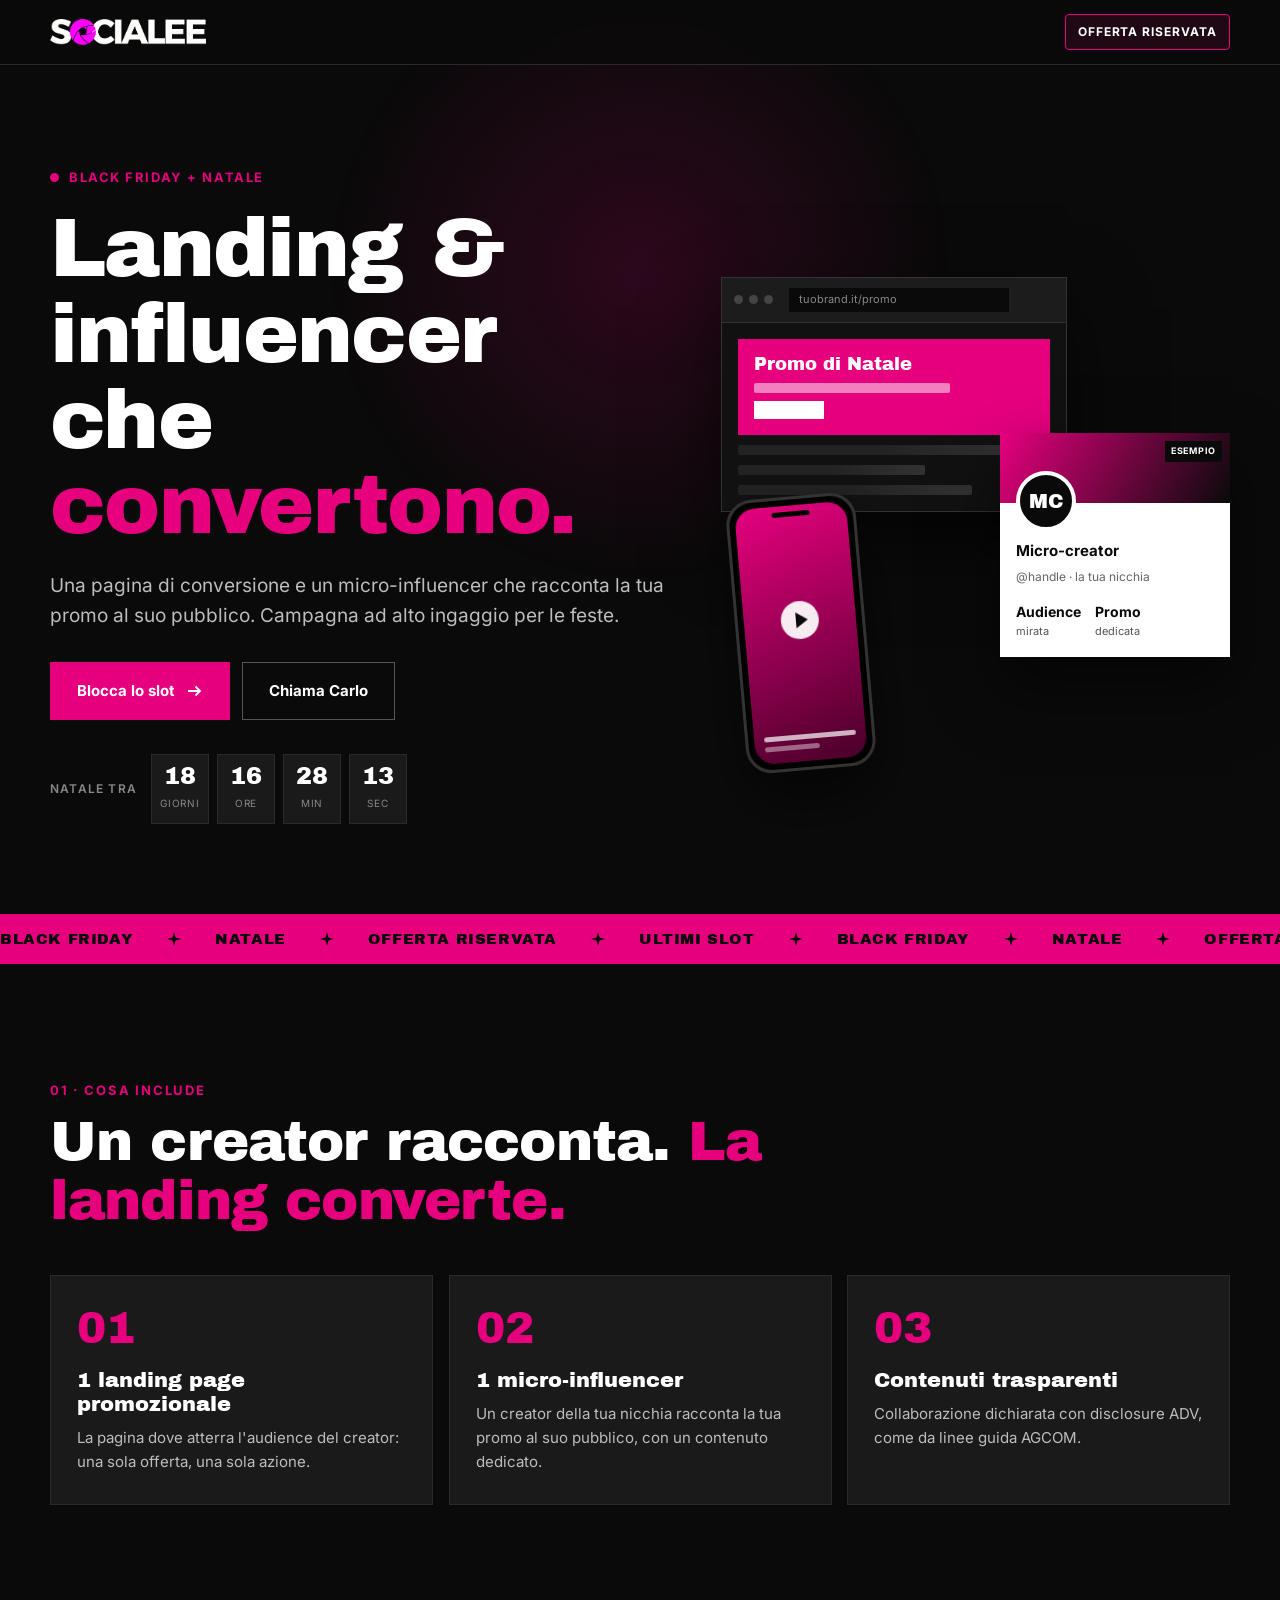
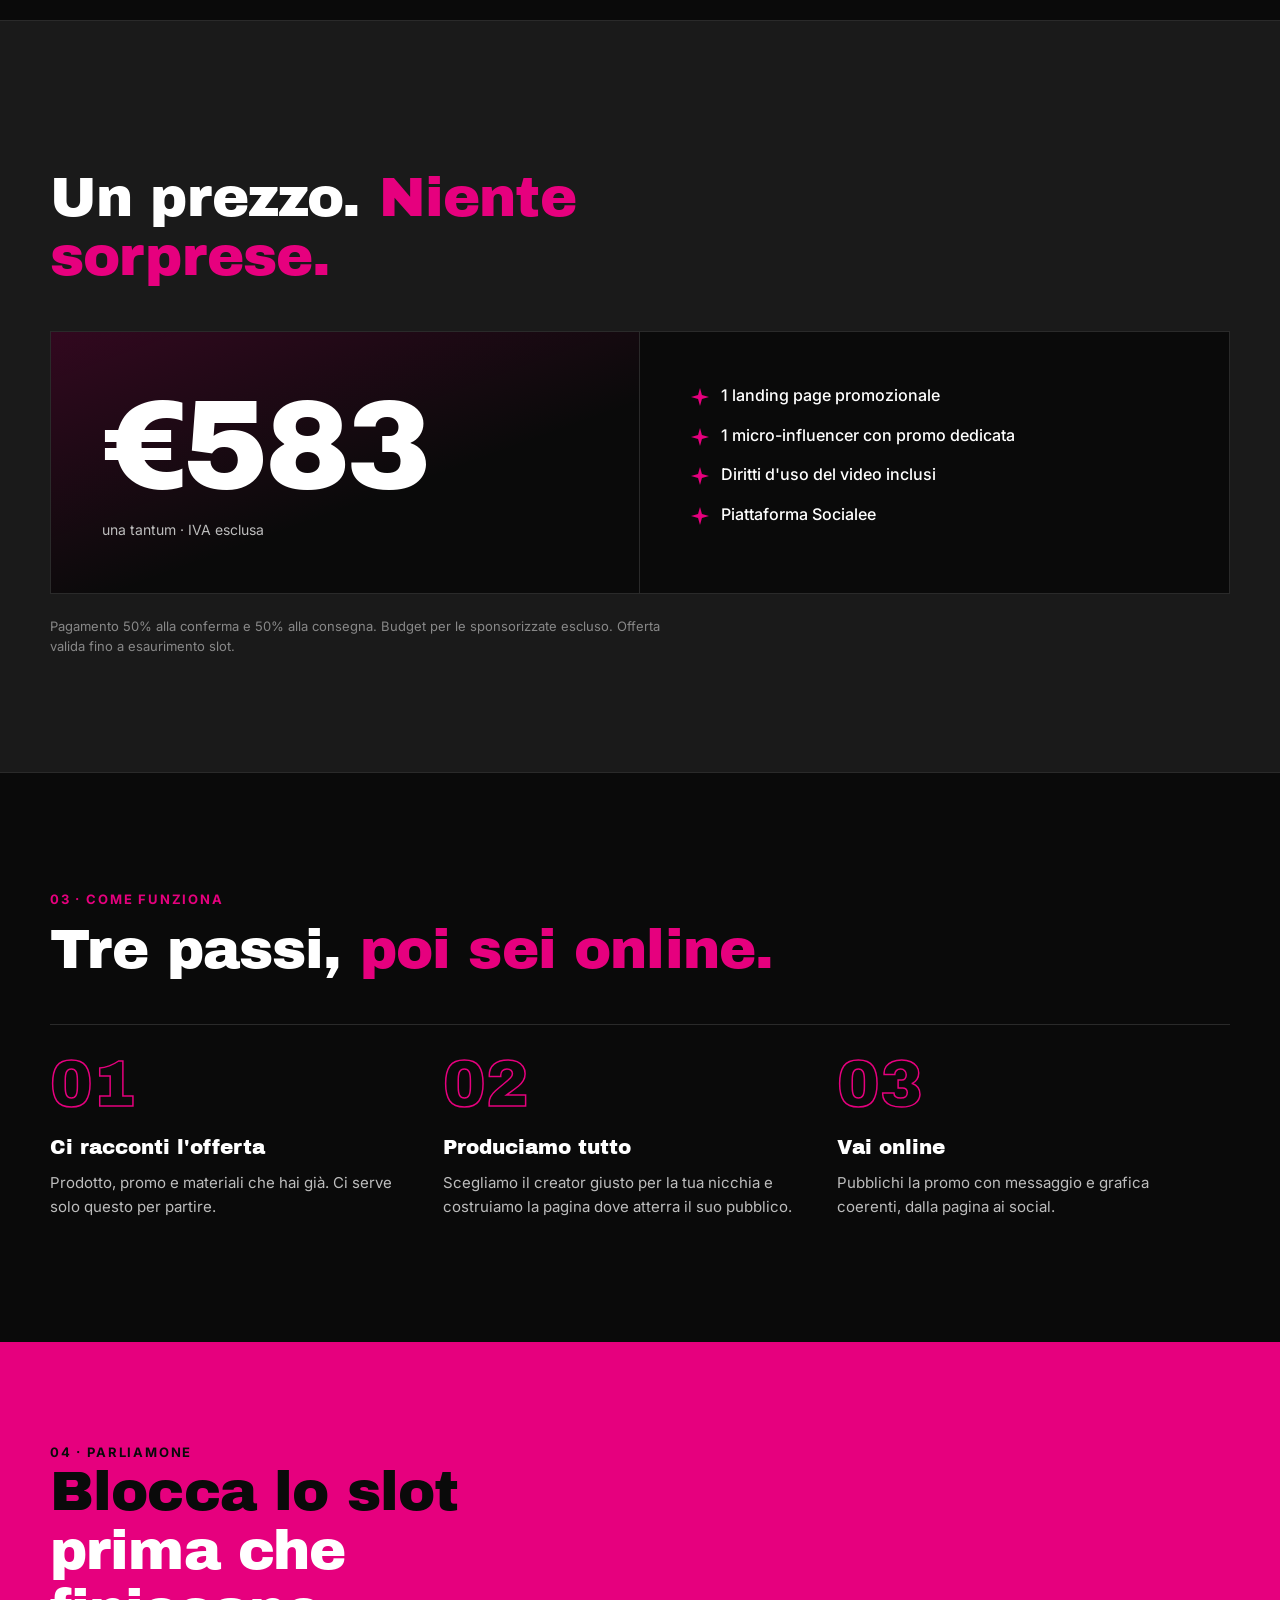
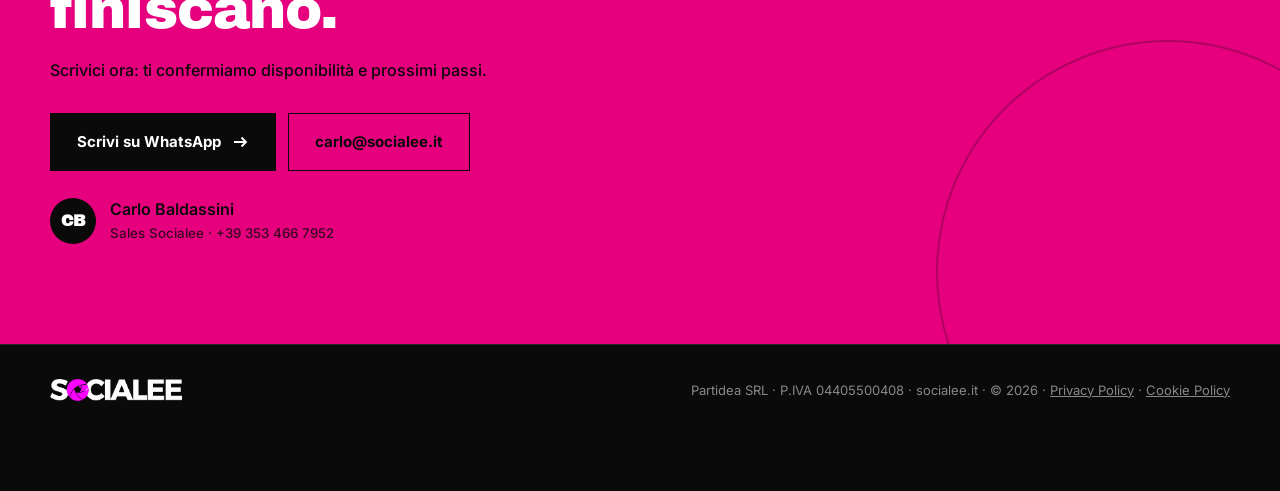
==== commit eeb8f82d: "Raccolta contatti su Brevo: modulo prima di WhatsApp/email e funzione api/lead Co-Authored-By: Claud" ====
--- a/index.html
+++ b/index.html
@@ -2,7 +2,7 @@
 <title>Landing + 1 influencer | Socialee</title><meta name="description" content="Offerta riservata Black Friday e Natale: 1 landing page promozionale e 1 micro-influencer con promo dedicata a 600 euro."><meta name="robots" content="noindex,nofollow">
 <meta name="theme-color" content="#0A0A0A"><link rel="icon" type="image/png" href="assets/favicon.png"><link rel="apple-touch-icon" href="assets/apple-touch-icon.png">
 <link rel="preload" href="assets/fonts/archivo-black.woff2" as="font" type="font/woff2" crossorigin>
-<link rel="stylesheet" href="assets/fonts.css"><link rel="stylesheet" href="assets/socialee.css"></head><body>
+<link rel="stylesheet" href="assets/fonts.css"><link rel="stylesheet" href="assets/socialee.css"><meta name="lead-offer" content="Landing + 1 influencer"><meta name="lead-brand" content="Socialee"><meta name="lead-who" content="Carlo"></head><body>
 <header class="top"><div class="wrap"><a href="#top" aria-label="Socialee"><img src="assets/logo/socialee-logo-bianco.png" alt="Socialee" width="160" height="27"></a><span class="tag">Offerta riservata</span></div></header>
 <main id="top">
 <section class="hero"><div class="wrap"><div>
@@ -29,4 +29,4 @@
 <div class="who rv"><div class="av">CB</div><div>Carlo Baldassini<small>Sales Socialee · +39 353 466 7952</small></div></div></div></section>
 <footer><div class="wrap"><img src="assets/logo/socialee-logo-bianco.png" alt="Socialee"><span>Partidea SRL · P.IVA 04405500408 · socialee.it · © 2026 · <a href="privacy.html" style="color:inherit">Privacy Policy</a> · <a href="cookie-policy.html" style="color:inherit">Cookie Policy</a></span></div></footer>
 <div class="sticky-cta"><a href="https://wa.me/393534667952?text=Ciao%20Carlo%2C%20mi%20interessa%20l%27offerta%20riservata" target="_blank" rel="noopener">Blocca lo slot su WhatsApp →</a></div>
-<script src="assets/app.js"></script></body></html>+<script src="assets/app.js"></script><script src="assets/lead.js"></script></body></html>
--- a/assets/socialee.css
+++ b/assets/socialee.css
@@ -162,3 +162,24 @@
   *,*:before,*:after{animation:none!important;transition:none!important}
   h1 .w,.rv{opacity:1;transform:none}
 }
+
+/* LEAD-MODAL */
+.lm[hidden]{display:none}
+.lm{position:fixed;inset:0;z-index:100;display:grid;place-items:center;padding:16px}
+.lm-bg{position:absolute;inset:0;background:rgba(0,0,0,.78);backdrop-filter:blur(4px)}
+.lm-box{position:relative;width:min(440px,100%);max-height:calc(100vh - 32px);overflow:auto;background:#1A1A1A;color:#fff;border:1px solid #2A2A2A;border-top:4px solid #E6007E;padding:28px 26px 24px;animation:lmin .35s cubic-bezier(.2,.8,.2,1)}
+@keyframes lmin{from{opacity:0;transform:translateY(18px) scale(.98)}}
+.lm-x{position:absolute;right:10px;top:8px;background:none;border:0;color:#BDBDBD;font-size:28px;line-height:1;cursor:pointer;padding:6px 10px}.lm-x:hover{color:#fff}
+.lm h3{font-family:'Archivo Black','Arial Black',sans-serif;font-weight:400;font-size:24px;line-height:1.1;margin:0 28px 8px 0}
+.lm-s{color:#BDBDBD;font-size:14px;margin:0 0 16px}.lm-s b{color:#fff}
+.lm form{display:grid;gap:12px}
+.lm label{display:grid;gap:5px;font-size:13px;font-weight:600;color:#fff}.lm label small{font-weight:400;color:#888}
+.lm input:not([type=checkbox]){width:100%;background:#0A0A0A;border:1px solid #2A2A2A;color:#fff;font:inherit;font-size:15px;padding:12px 13px;border-radius:0}
+.lm input:not([type=checkbox]):focus{outline:2px solid #E6007E;outline-offset:1px;border-color:#E6007E}
+.lm .lm-c{display:flex;align-items:flex-start;gap:10px;font-weight:400;font-size:12.5px;color:#BDBDBD;line-height:1.5}
+.lm .lm-c input{margin-top:3px;width:17px;height:17px;flex:none;accent-color:#E6007E}.lm .lm-c a{color:#fff}
+.lm-hp{position:absolute;left:-9999px;width:1px;height:1px;overflow:hidden}
+.lm-e{margin:0;color:#ff7aa8;font-size:13px;font-weight:600}
+.lm-go{background:#E6007E;color:#fff;border:0;font:inherit;font-weight:700;font-size:15px;padding:15px 20px;cursor:pointer;transition:background .2s,transform .2s}
+.lm-go:hover{background:#CC0066;transform:translateY(-1px)}.lm-go:disabled{opacity:.7;cursor:wait}
+html.lm-open{overflow:hidden}
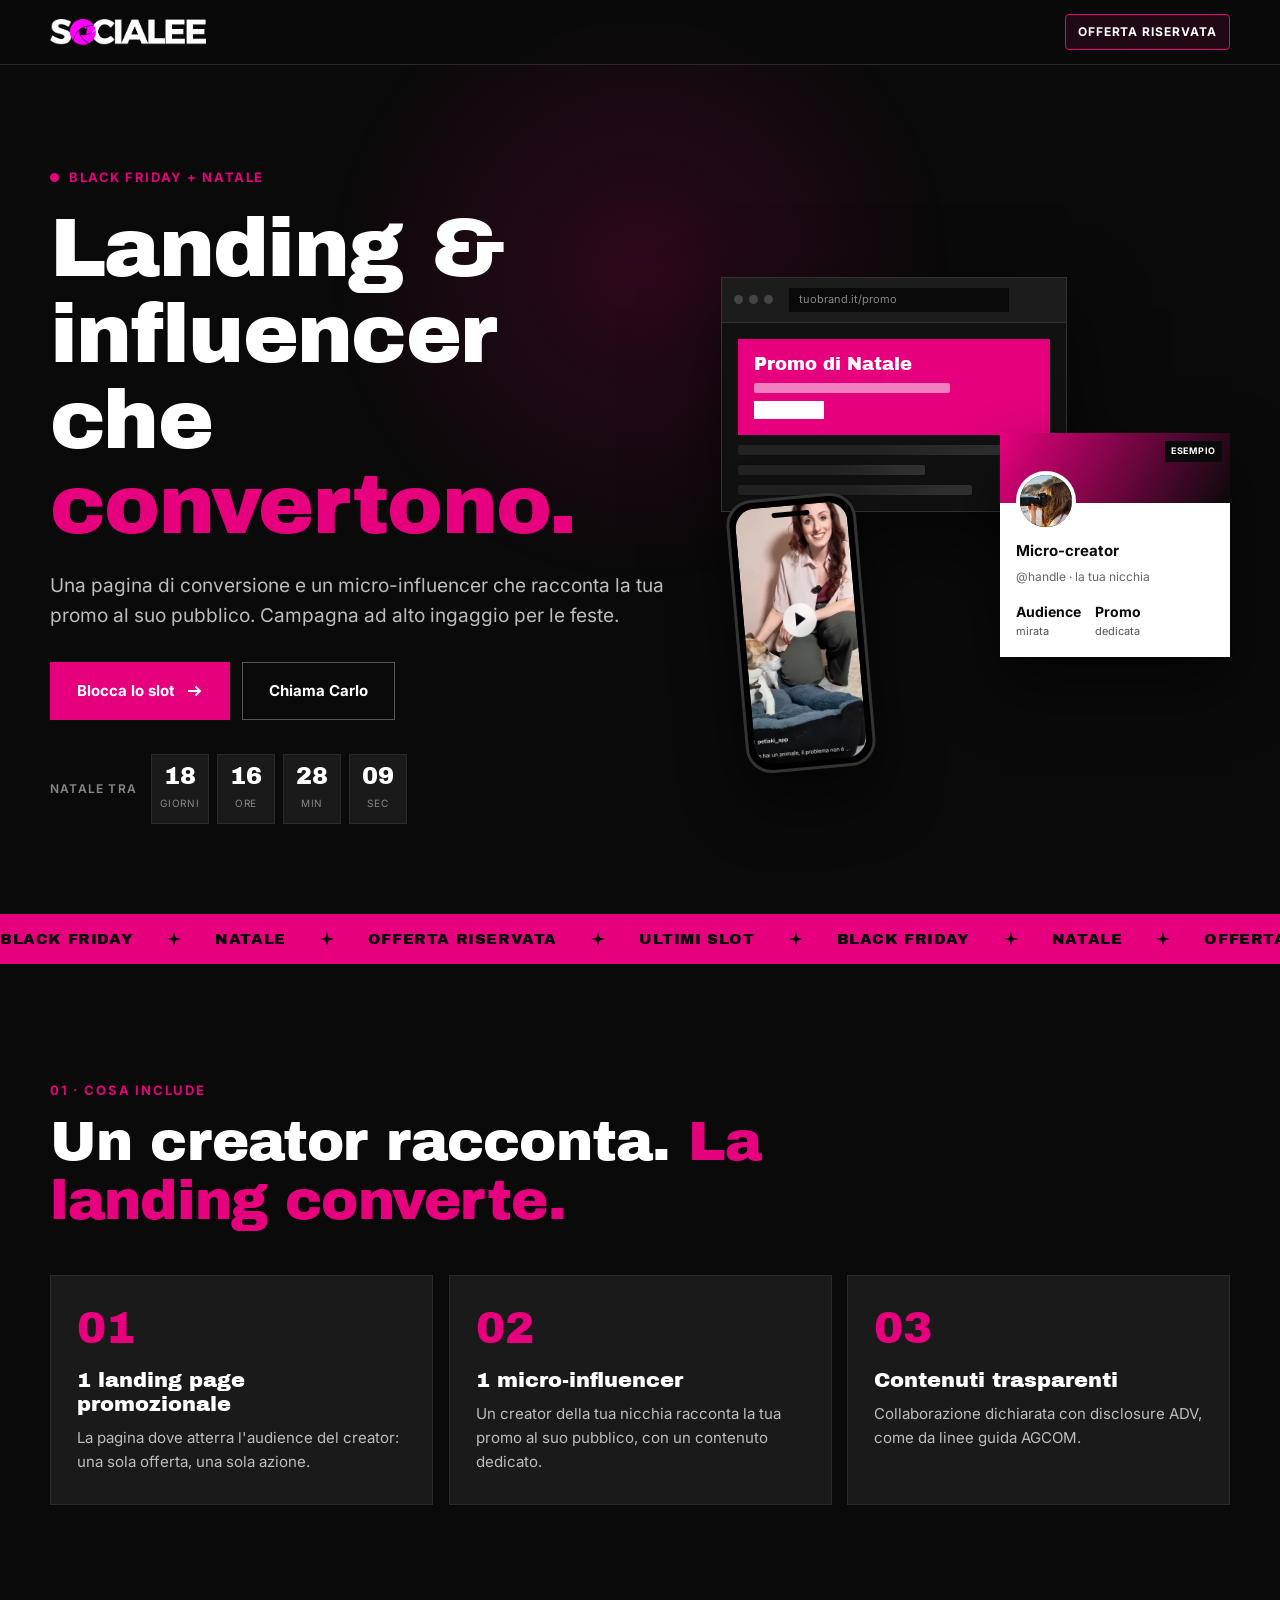
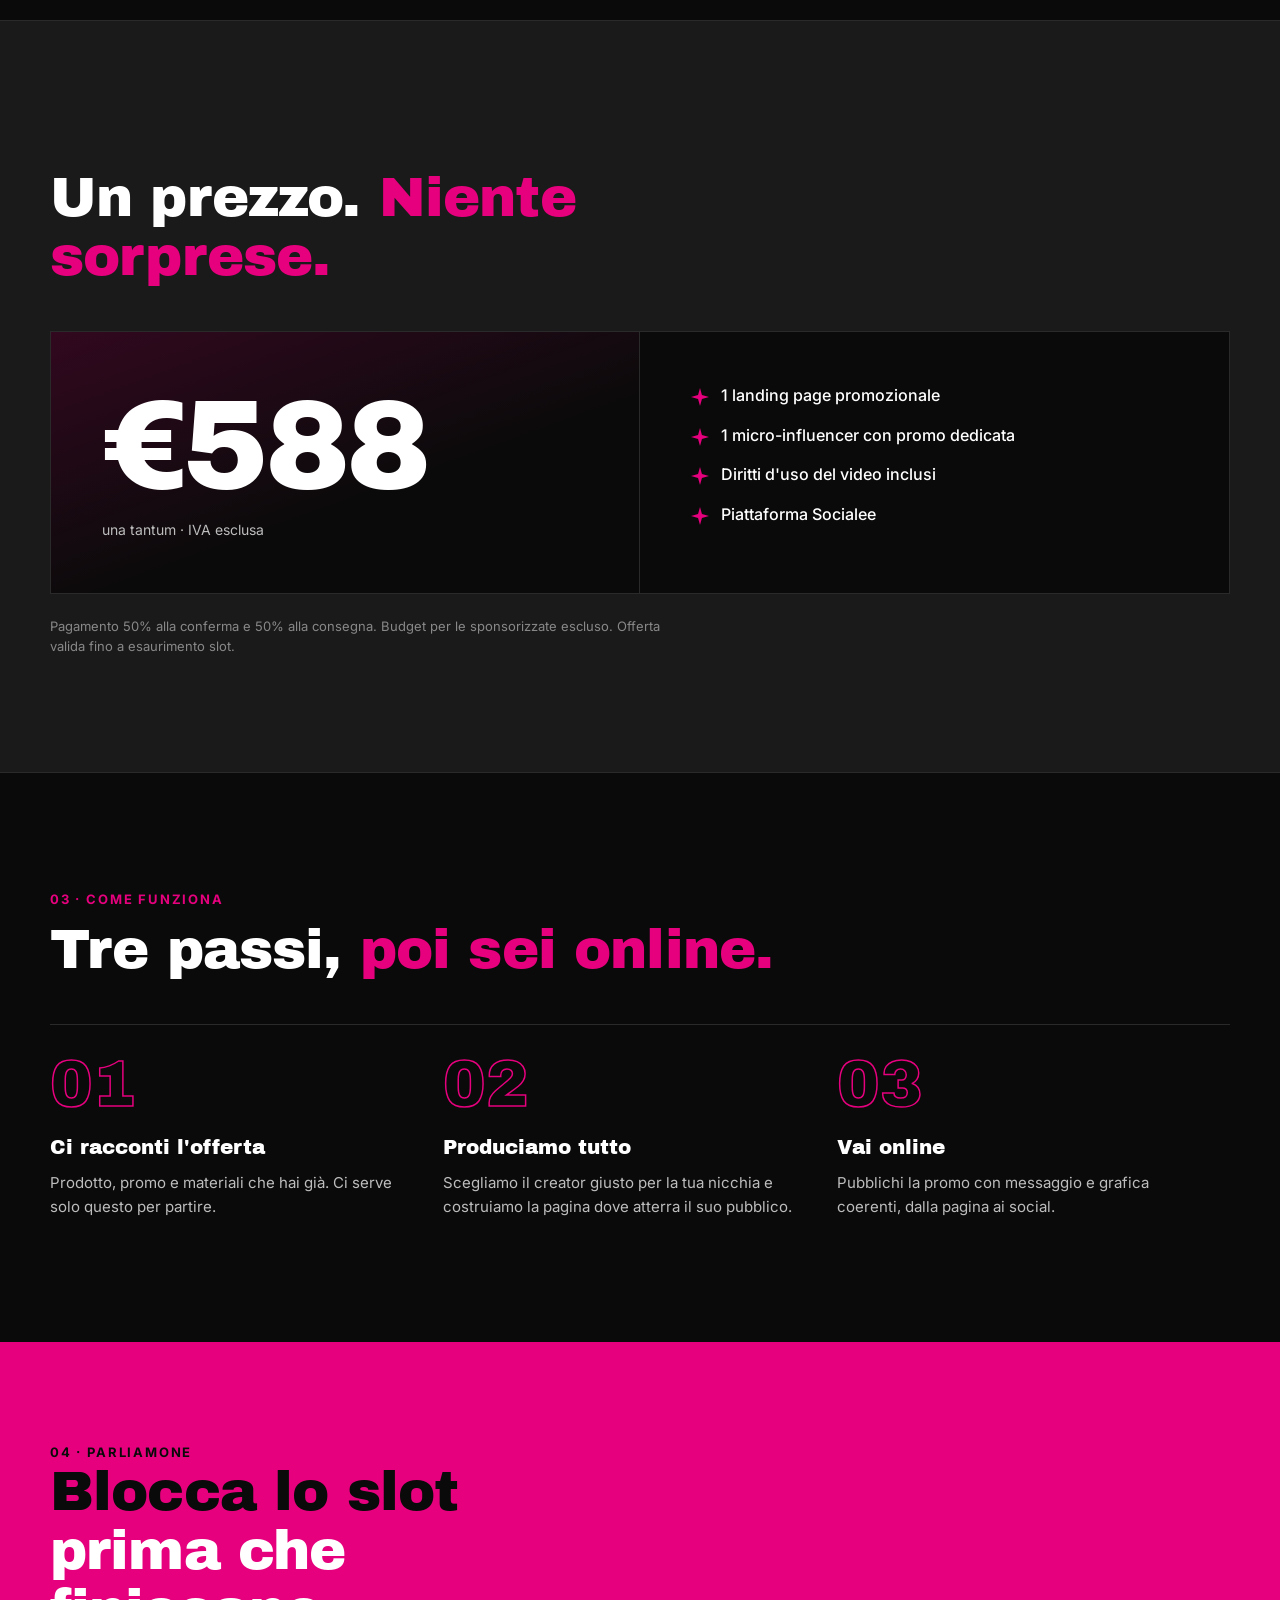
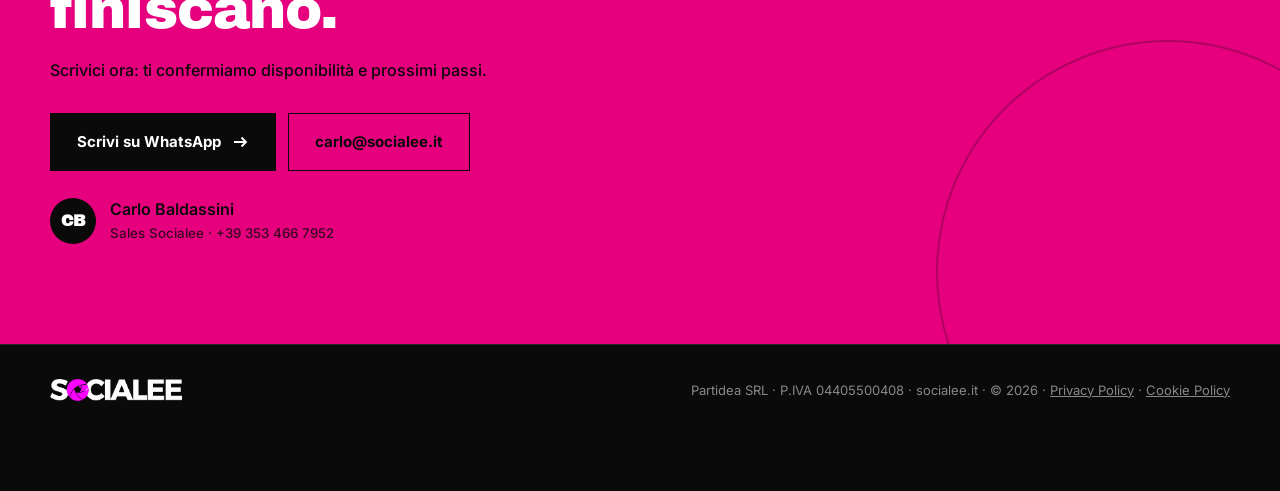
==== commit 1da84f00: "Reel e foto reali nei telefoni e nelle creator card Co-Authored-By: Claude Sonnet 5.5 <noreply@anthr" ====
--- a/index.html
+++ b/index.html
@@ -12,7 +12,7 @@
 <div class="btns"><a class="btn p" href="https://wa.me/393534667952?text=Ciao%20Carlo%2C%20mi%20interessa%20l%27offerta%20riservata" target="_blank" rel="noopener">Blocca lo slot <svg viewBox="0 0 24 24" fill="none" stroke="currentColor" stroke-width="2.5"><path d="M4 12h16M14 6l6 6-6 6"/></svg></a><a class="btn s" href="tel:+393534667952">Chiama Carlo</a></div>
 <div id="cd"><span id="cd-label">Black Friday tra</span><div class="t"><div><b data-u>00</b><small>giorni</small></div><div><b data-u>00</b><small>ore</small></div><div><b data-u>00</b><small>min</small></div><div><b data-u>00</b><small>sec</small></div></div></div>
 </div>
-<div class="stage rv" aria-hidden="true"><div class="browser" style="left:0;top:8%;width:68%"><div class="bar"><i></i><i></i><i></i><span>tuobrand.it/promo</span></div><div class="body"><div class="hb"><b>Promo di Natale</b><div class="sk" style="background:rgba(255,255,255,.5);width:70%"></div><u></u></div><div class="sk" style="width:90%"></div><div class="sk" style="width:60%"></div><div class="sk" style="width:75%"></div></div></div><div class="creator" style="right:0;top:38%"><span class="ex">Esempio</span><div class="hd"></div><div class="av">MC</div><div class="in"><h4>Micro-creator</h4><small>@handle · la tua nicchia</small><div class="st"><span><b>Audience</b>mirata</span><span><b>Promo</b>dedicata</span></div></div></div><div class="phone p3" style="left:3%;top:50%;width:clamp(100px,11vw,130px);transform:rotate(-5deg)"><div class="scr"><div class="play"></div><div class="bars"><i></i><i></i></div></div></div></div>
+<div class="stage rv" aria-hidden="true"><div class="browser" style="left:0;top:8%;width:68%"><div class="bar"><i></i><i></i><i></i><span>tuobrand.it/promo</span></div><div class="body"><div class="hb"><b>Promo di Natale</b><div class="sk" style="background:rgba(255,255,255,.5);width:70%"></div><u></u></div><div class="sk" style="width:90%"></div><div class="sk" style="width:60%"></div><div class="sk" style="width:75%"></div></div></div><div class="creator" style="right:0;top:38%"><span class="ex">Esempio</span><div class="hd"></div><div class="av"><img src="assets/img/creator.webp" alt=""></div><div class="in"><h4>Micro-creator</h4><small>@handle · la tua nicchia</small><div class="st"><span><b>Audience</b>mirata</span><span><b>Promo</b>dedicata</span></div></div></div><div class="phone p3" style="left:3%;top:50%;width:clamp(100px,11vw,130px);transform:rotate(-5deg)"><div class="scr has-img"><img src="assets/img/reel-petiaki.webp" alt=""><div class="play"></div></div></div></div>
 </div></section>
 <div class="ticker" aria-hidden="true"><div><span>BLACK FRIDAY <svg viewBox="0 0 24 24"><path d="M12 0l2.6 9.4L24 12l-9.4 2.6L12 24l-2.6-9.4L0 12l9.4-2.6z"/></svg> NATALE <svg viewBox="0 0 24 24"><path d="M12 0l2.6 9.4L24 12l-9.4 2.6L12 24l-2.6-9.4L0 12l9.4-2.6z"/></svg> OFFERTA RISERVATA <svg viewBox="0 0 24 24"><path d="M12 0l2.6 9.4L24 12l-9.4 2.6L12 24l-2.6-9.4L0 12l9.4-2.6z"/></svg> ULTIMI SLOT <svg viewBox="0 0 24 24"><path d="M12 0l2.6 9.4L24 12l-9.4 2.6L12 24l-2.6-9.4L0 12l9.4-2.6z"/></svg></span><span>BLACK FRIDAY <svg viewBox="0 0 24 24"><path d="M12 0l2.6 9.4L24 12l-9.4 2.6L12 24l-2.6-9.4L0 12l9.4-2.6z"/></svg> NATALE <svg viewBox="0 0 24 24"><path d="M12 0l2.6 9.4L24 12l-9.4 2.6L12 24l-2.6-9.4L0 12l9.4-2.6z"/></svg> OFFERTA RISERVATA <svg viewBox="0 0 24 24"><path d="M12 0l2.6 9.4L24 12l-9.4 2.6L12 24l-2.6-9.4L0 12l9.4-2.6z"/></svg> ULTIMI SLOT <svg viewBox="0 0 24 24"><path d="M12 0l2.6 9.4L24 12l-9.4 2.6L12 24l-2.6-9.4L0 12l9.4-2.6z"/></svg></span><span>BLACK FRIDAY <svg viewBox="0 0 24 24"><path d="M12 0l2.6 9.4L24 12l-9.4 2.6L12 24l-2.6-9.4L0 12l9.4-2.6z"/></svg> NATALE <svg viewBox="0 0 24 24"><path d="M12 0l2.6 9.4L24 12l-9.4 2.6L12 24l-2.6-9.4L0 12l9.4-2.6z"/></svg> OFFERTA RISERVATA <svg viewBox="0 0 24 24"><path d="M12 0l2.6 9.4L24 12l-9.4 2.6L12 24l-2.6-9.4L0 12l9.4-2.6z"/></svg> ULTIMI SLOT <svg viewBox="0 0 24 24"><path d="M12 0l2.6 9.4L24 12l-9.4 2.6L12 24l-2.6-9.4L0 12l9.4-2.6z"/></svg></span><span>BLACK FRIDAY <svg viewBox="0 0 24 24"><path d="M12 0l2.6 9.4L24 12l-9.4 2.6L12 24l-2.6-9.4L0 12l9.4-2.6z"/></svg> NATALE <svg viewBox="0 0 24 24"><path d="M12 0l2.6 9.4L24 12l-9.4 2.6L12 24l-2.6-9.4L0 12l9.4-2.6z"/></svg> OFFERTA RISERVATA <svg viewBox="0 0 24 24"><path d="M12 0l2.6 9.4L24 12l-9.4 2.6L12 24l-2.6-9.4L0 12l9.4-2.6z"/></svg> ULTIMI SLOT <svg viewBox="0 0 24 24"><path d="M12 0l2.6 9.4L24 12l-9.4 2.6L12 24l-2.6-9.4L0 12l9.4-2.6z"/></svg></span></div></div>
 <section class="sec"><div class="wrap"><div class="num rv">01 · Cosa include</div><h2 class="rv">Un creator racconta. <em>La landing converte.</em></h2><div class="grid3"><div class="card tilt rv" style="--d:0"><div class="n">01</div><h3>1 landing page promozionale</h3><p>La pagina dove atterra l'audience del creator: una sola offerta, una sola azione.</p></div><div class="card tilt rv" style="--d:1"><div class="n">02</div><h3>1 micro-influencer</h3><p>Un creator della tua nicchia racconta la tua promo al suo pubblico, con un contenuto dedicato.</p></div><div class="card tilt rv" style="--d:2"><div class="n">03</div><h3>Contenuti trasparenti</h3><p>Collaborazione dichiarata con disclosure ADV, come da linee guida AGCOM.</p></div></div></div></section>
--- a/assets/socialee.css
+++ b/assets/socialee.css
@@ -183,3 +183,14 @@
 .lm-go{background:#E6007E;color:#fff;border:0;font:inherit;font-weight:700;font-size:15px;padding:15px 20px;cursor:pointer;transition:background .2s,transform .2s}
 .lm-go:hover{background:#CC0066;transform:translateY(-1px)}.lm-go:disabled{opacity:.7;cursor:wait}
 html.lm-open{overflow:hidden}
+
+/* HAS-IMG */
+.phone .scr.has-img{background:#000;animation:none}
+.phone .scr.has-img>img{position:absolute;inset:0;width:100%;height:100%;object-fit:cover;object-position:center;animation:kb 14s ease-in-out infinite alternate}
+@keyframes kb{to{transform:scale(1.07)}}
+.phone .scr.has-img .play{width:34px;height:34px;background:rgba(255,255,255,.82);backdrop-filter:blur(4px)}
+.phone .scr.has-img .play:after{left:13px;top:9px;border-left-width:10px;border-top-width:7px;border-bottom-width:7px}
+.av img{width:100%;height:100%;object-fit:cover;border-radius:50%;display:block}
+.screen .bgimg{position:absolute;inset:0;width:100%;height:100%;object-fit:cover}
+.screen .top{color:#fff;text-shadow:0 1px 4px rgba(0,0,0,.6);z-index:1}
+.screen .top .av{border:1.5px solid #fff}
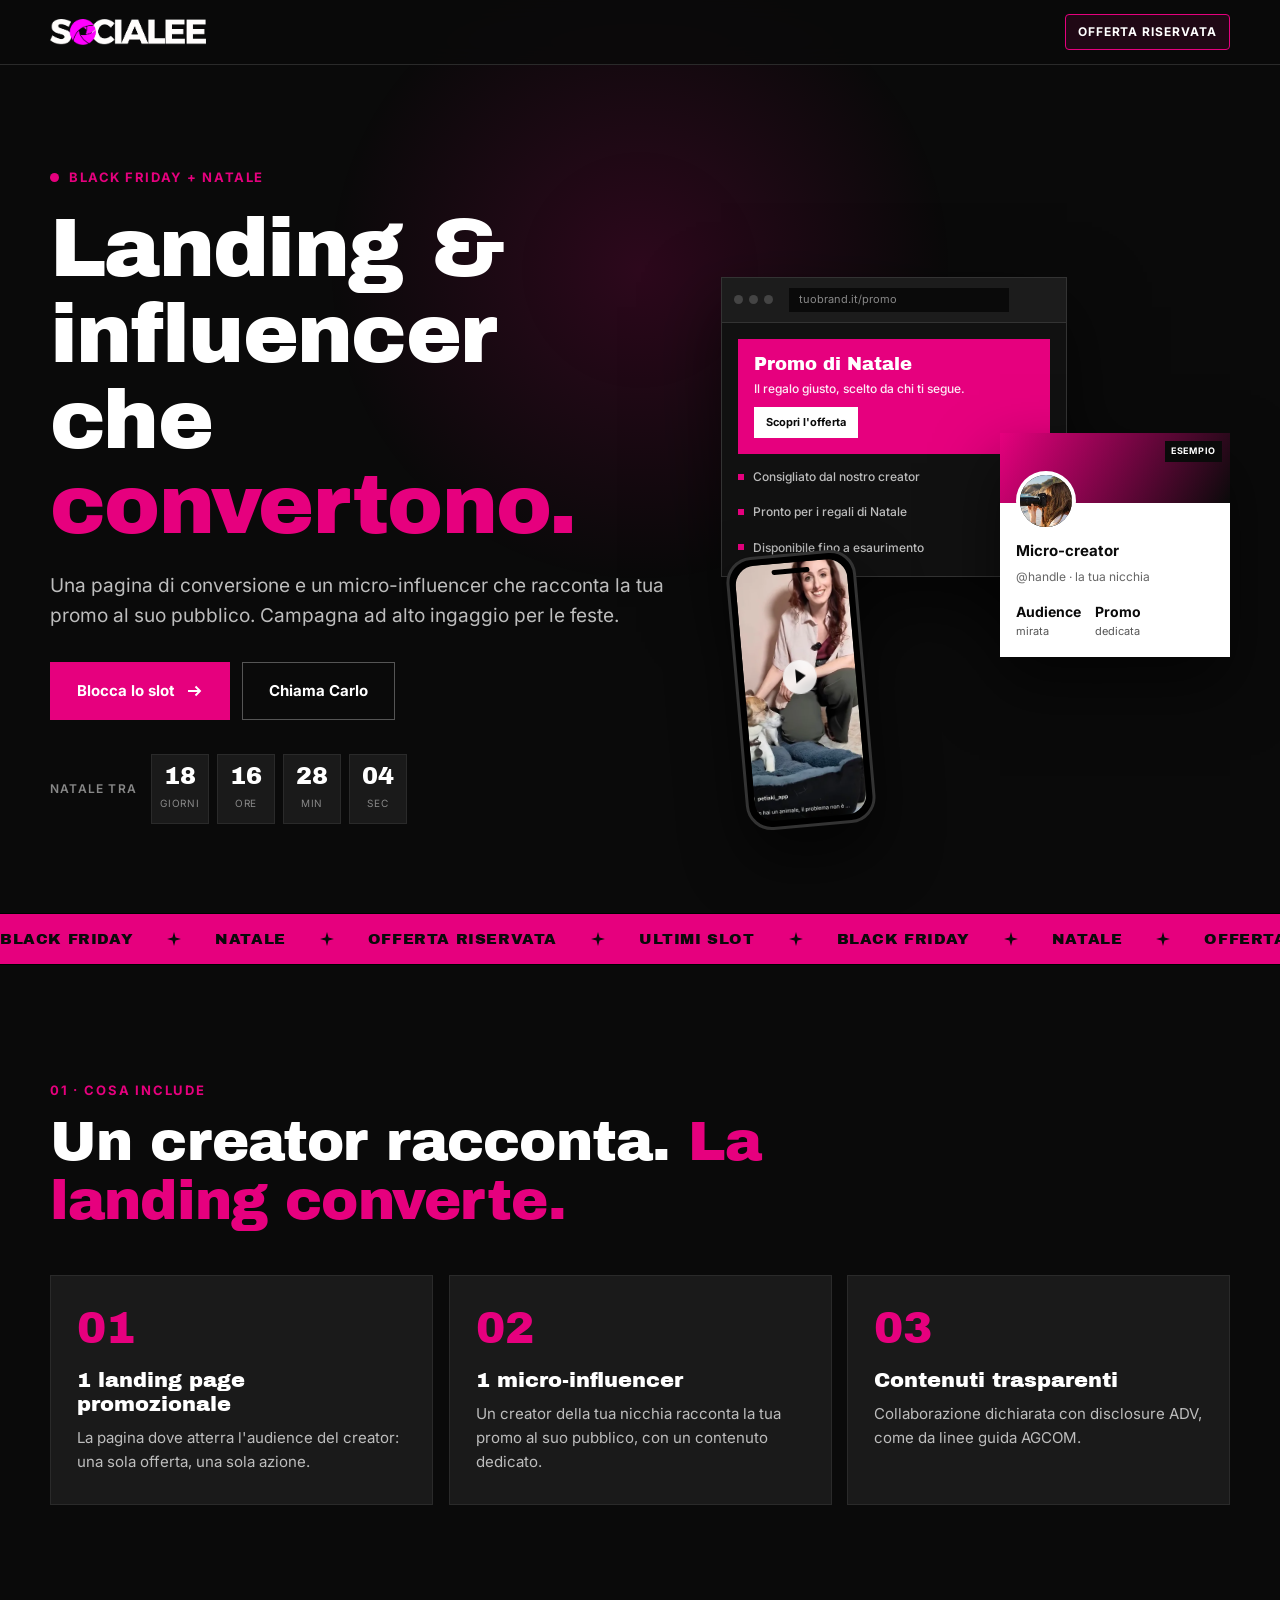
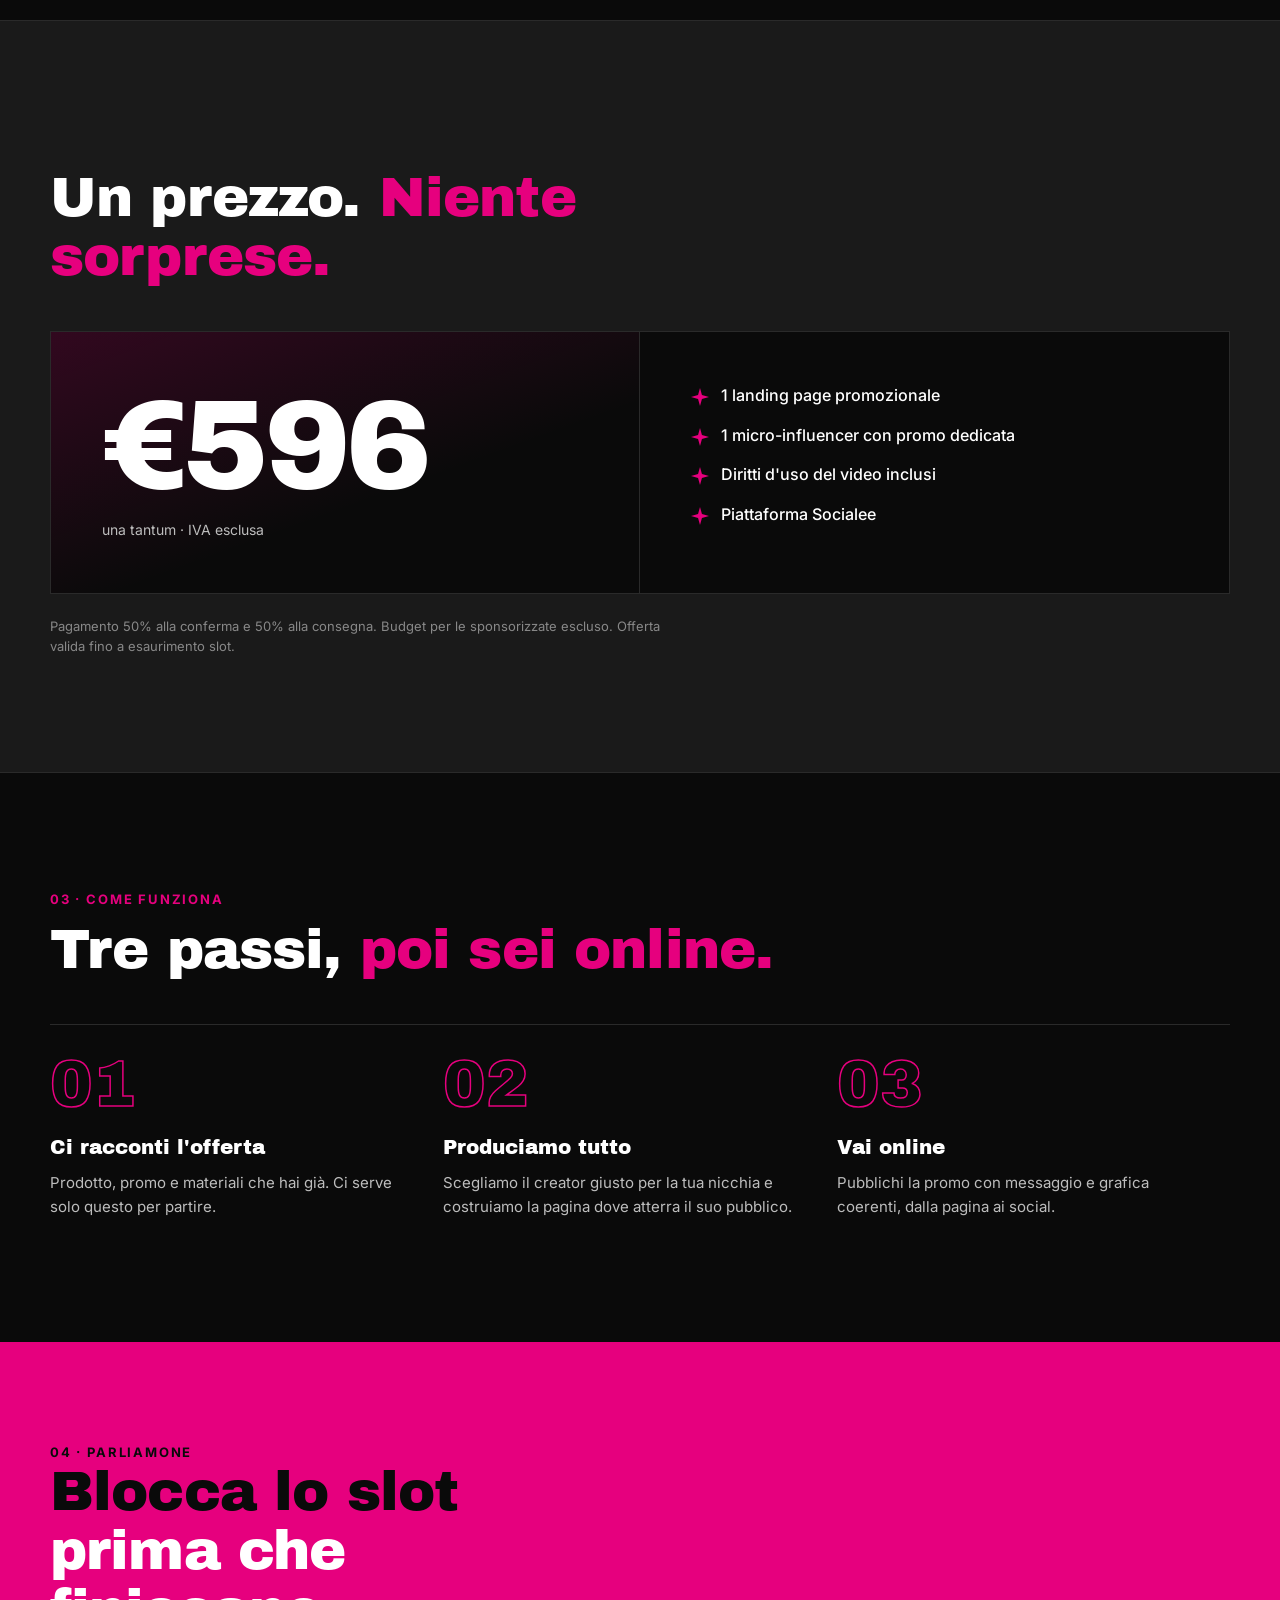
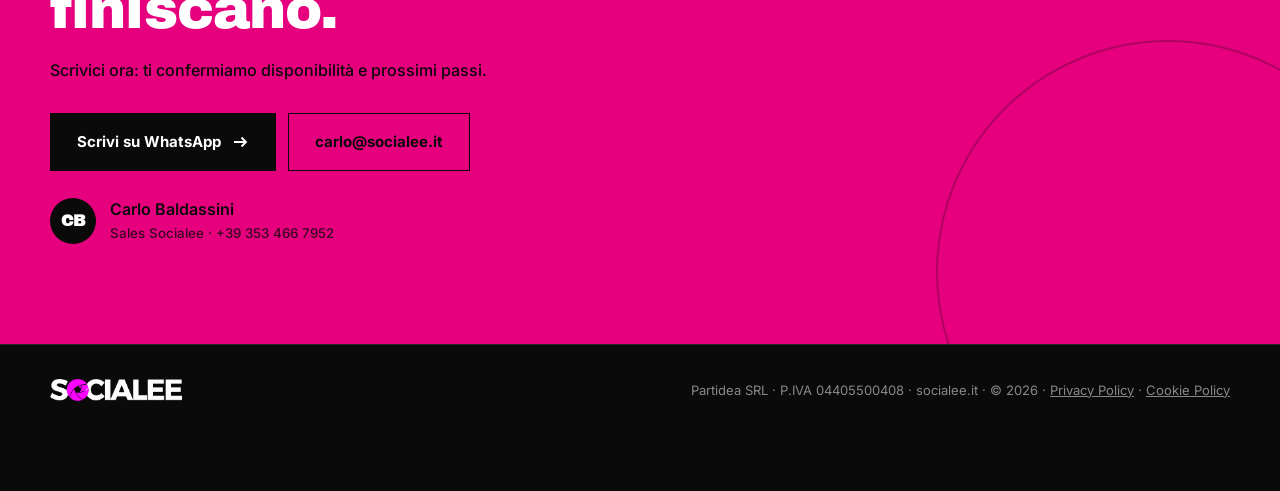
==== commit 7974c962: "Mockup browser con testi al posto dei blocchi vuoti Co-Authored-By: Claude Sonnet 5.5 <noreply@anthr" ====
--- a/index.html
+++ b/index.html
@@ -12,7 +12,7 @@
 <div class="btns"><a class="btn p" href="https://wa.me/393534667952?text=Ciao%20Carlo%2C%20mi%20interessa%20l%27offerta%20riservata" target="_blank" rel="noopener">Blocca lo slot <svg viewBox="0 0 24 24" fill="none" stroke="currentColor" stroke-width="2.5"><path d="M4 12h16M14 6l6 6-6 6"/></svg></a><a class="btn s" href="tel:+393534667952">Chiama Carlo</a></div>
 <div id="cd"><span id="cd-label">Black Friday tra</span><div class="t"><div><b data-u>00</b><small>giorni</small></div><div><b data-u>00</b><small>ore</small></div><div><b data-u>00</b><small>min</small></div><div><b data-u>00</b><small>sec</small></div></div></div>
 </div>
-<div class="stage rv" aria-hidden="true"><div class="browser" style="left:0;top:8%;width:68%"><div class="bar"><i></i><i></i><i></i><span>tuobrand.it/promo</span></div><div class="body"><div class="hb"><b>Promo di Natale</b><div class="sk" style="background:rgba(255,255,255,.5);width:70%"></div><u></u></div><div class="sk" style="width:90%"></div><div class="sk" style="width:60%"></div><div class="sk" style="width:75%"></div></div></div><div class="creator" style="right:0;top:38%"><span class="ex">Esempio</span><div class="hd"></div><div class="av"><img src="assets/img/creator.webp" alt=""></div><div class="in"><h4>Micro-creator</h4><small>@handle · la tua nicchia</small><div class="st"><span><b>Audience</b>mirata</span><span><b>Promo</b>dedicata</span></div></div></div><div class="phone p3" style="left:3%;top:50%;width:clamp(100px,11vw,130px);transform:rotate(-5deg)"><div class="scr has-img"><img src="assets/img/reel-petiaki.webp" alt=""><div class="play"></div></div></div></div>
+<div class="stage rv" aria-hidden="true"><div class="browser" style="left:0;top:8%;width:68%"><div class="bar"><i></i><i></i><i></i><span>tuobrand.it/promo</span></div><div class="body"><div class="hb"><b>Promo di Natale</b><small>Il regalo giusto, scelto da chi ti segue.</small><u>Scopri l'offerta</u></div><div class="row">Consigliato dal nostro creator</div><div class="row">Pronto per i regali di Natale</div><div class="row">Disponibile fino a esaurimento</div></div></div><div class="creator" style="right:0;top:38%"><span class="ex">Esempio</span><div class="hd"></div><div class="av"><img src="assets/img/creator.webp" alt=""></div><div class="in"><h4>Micro-creator</h4><small>@handle · la tua nicchia</small><div class="st"><span><b>Audience</b>mirata</span><span><b>Promo</b>dedicata</span></div></div></div><div class="phone p3" style="left:3%;top:61%;width:clamp(100px,11vw,130px);transform:rotate(-5deg)"><div class="scr has-img"><img src="assets/img/reel-petiaki.webp" alt=""><div class="play"></div></div></div></div>
 </div></section>
 <div class="ticker" aria-hidden="true"><div><span>BLACK FRIDAY <svg viewBox="0 0 24 24"><path d="M12 0l2.6 9.4L24 12l-9.4 2.6L12 24l-2.6-9.4L0 12l9.4-2.6z"/></svg> NATALE <svg viewBox="0 0 24 24"><path d="M12 0l2.6 9.4L24 12l-9.4 2.6L12 24l-2.6-9.4L0 12l9.4-2.6z"/></svg> OFFERTA RISERVATA <svg viewBox="0 0 24 24"><path d="M12 0l2.6 9.4L24 12l-9.4 2.6L12 24l-2.6-9.4L0 12l9.4-2.6z"/></svg> ULTIMI SLOT <svg viewBox="0 0 24 24"><path d="M12 0l2.6 9.4L24 12l-9.4 2.6L12 24l-2.6-9.4L0 12l9.4-2.6z"/></svg></span><span>BLACK FRIDAY <svg viewBox="0 0 24 24"><path d="M12 0l2.6 9.4L24 12l-9.4 2.6L12 24l-2.6-9.4L0 12l9.4-2.6z"/></svg> NATALE <svg viewBox="0 0 24 24"><path d="M12 0l2.6 9.4L24 12l-9.4 2.6L12 24l-2.6-9.4L0 12l9.4-2.6z"/></svg> OFFERTA RISERVATA <svg viewBox="0 0 24 24"><path d="M12 0l2.6 9.4L24 12l-9.4 2.6L12 24l-2.6-9.4L0 12l9.4-2.6z"/></svg> ULTIMI SLOT <svg viewBox="0 0 24 24"><path d="M12 0l2.6 9.4L24 12l-9.4 2.6L12 24l-2.6-9.4L0 12l9.4-2.6z"/></svg></span><span>BLACK FRIDAY <svg viewBox="0 0 24 24"><path d="M12 0l2.6 9.4L24 12l-9.4 2.6L12 24l-2.6-9.4L0 12l9.4-2.6z"/></svg> NATALE <svg viewBox="0 0 24 24"><path d="M12 0l2.6 9.4L24 12l-9.4 2.6L12 24l-2.6-9.4L0 12l9.4-2.6z"/></svg> OFFERTA RISERVATA <svg viewBox="0 0 24 24"><path d="M12 0l2.6 9.4L24 12l-9.4 2.6L12 24l-2.6-9.4L0 12l9.4-2.6z"/></svg> ULTIMI SLOT <svg viewBox="0 0 24 24"><path d="M12 0l2.6 9.4L24 12l-9.4 2.6L12 24l-2.6-9.4L0 12l9.4-2.6z"/></svg></span><span>BLACK FRIDAY <svg viewBox="0 0 24 24"><path d="M12 0l2.6 9.4L24 12l-9.4 2.6L12 24l-2.6-9.4L0 12l9.4-2.6z"/></svg> NATALE <svg viewBox="0 0 24 24"><path d="M12 0l2.6 9.4L24 12l-9.4 2.6L12 24l-2.6-9.4L0 12l9.4-2.6z"/></svg> OFFERTA RISERVATA <svg viewBox="0 0 24 24"><path d="M12 0l2.6 9.4L24 12l-9.4 2.6L12 24l-2.6-9.4L0 12l9.4-2.6z"/></svg> ULTIMI SLOT <svg viewBox="0 0 24 24"><path d="M12 0l2.6 9.4L24 12l-9.4 2.6L12 24l-2.6-9.4L0 12l9.4-2.6z"/></svg></span></div></div>
 <section class="sec"><div class="wrap"><div class="num rv">01 · Cosa include</div><h2 class="rv">Un creator racconta. <em>La landing converte.</em></h2><div class="grid3"><div class="card tilt rv" style="--d:0"><div class="n">01</div><h3>1 landing page promozionale</h3><p>La pagina dove atterra l'audience del creator: una sola offerta, una sola azione.</p></div><div class="card tilt rv" style="--d:1"><div class="n">02</div><h3>1 micro-influencer</h3><p>Un creator della tua nicchia racconta la tua promo al suo pubblico, con un contenuto dedicato.</p></div><div class="card tilt rv" style="--d:2"><div class="n">03</div><h3>Contenuti trasparenti</h3><p>Collaborazione dichiarata con disclosure ADV, come da linee guida AGCOM.</p></div></div></div></section>
--- a/assets/socialee.css
+++ b/assets/socialee.css
@@ -194,3 +194,13 @@
 .screen .bgimg{position:absolute;inset:0;width:100%;height:100%;object-fit:cover}
 .screen .top{color:#fff;text-shadow:0 1px 4px rgba(0,0,0,.6);z-index:1}
 .screen .top .av{border:1.5px solid #fff}
+
+/* MOCK-TEXT */
+.browser .hb{gap:6px}
+.browser .hb small{font-size:12px;font-weight:500;color:rgba(255,255,255,.92);line-height:1.35}
+.browser .hb u{display:inline-block;width:auto;height:auto;justify-self:start;background:#fff;color:#0A0A0A;text-decoration:none;font-weight:700;font-size:11px;padding:7px 12px;margin-top:4px}
+.browser .row{display:flex;align-items:center;gap:9px;font-size:12px;font-weight:500;color:#BDBDBD;padding:3px 0}
+.browser .row:before{content:"";flex:none;width:6px;height:6px;background:#E6007E}
+
+/* MOCK-PHONE */
+@media(max-width:900px){.stage .phone.p3[style]{top:47%!important}}
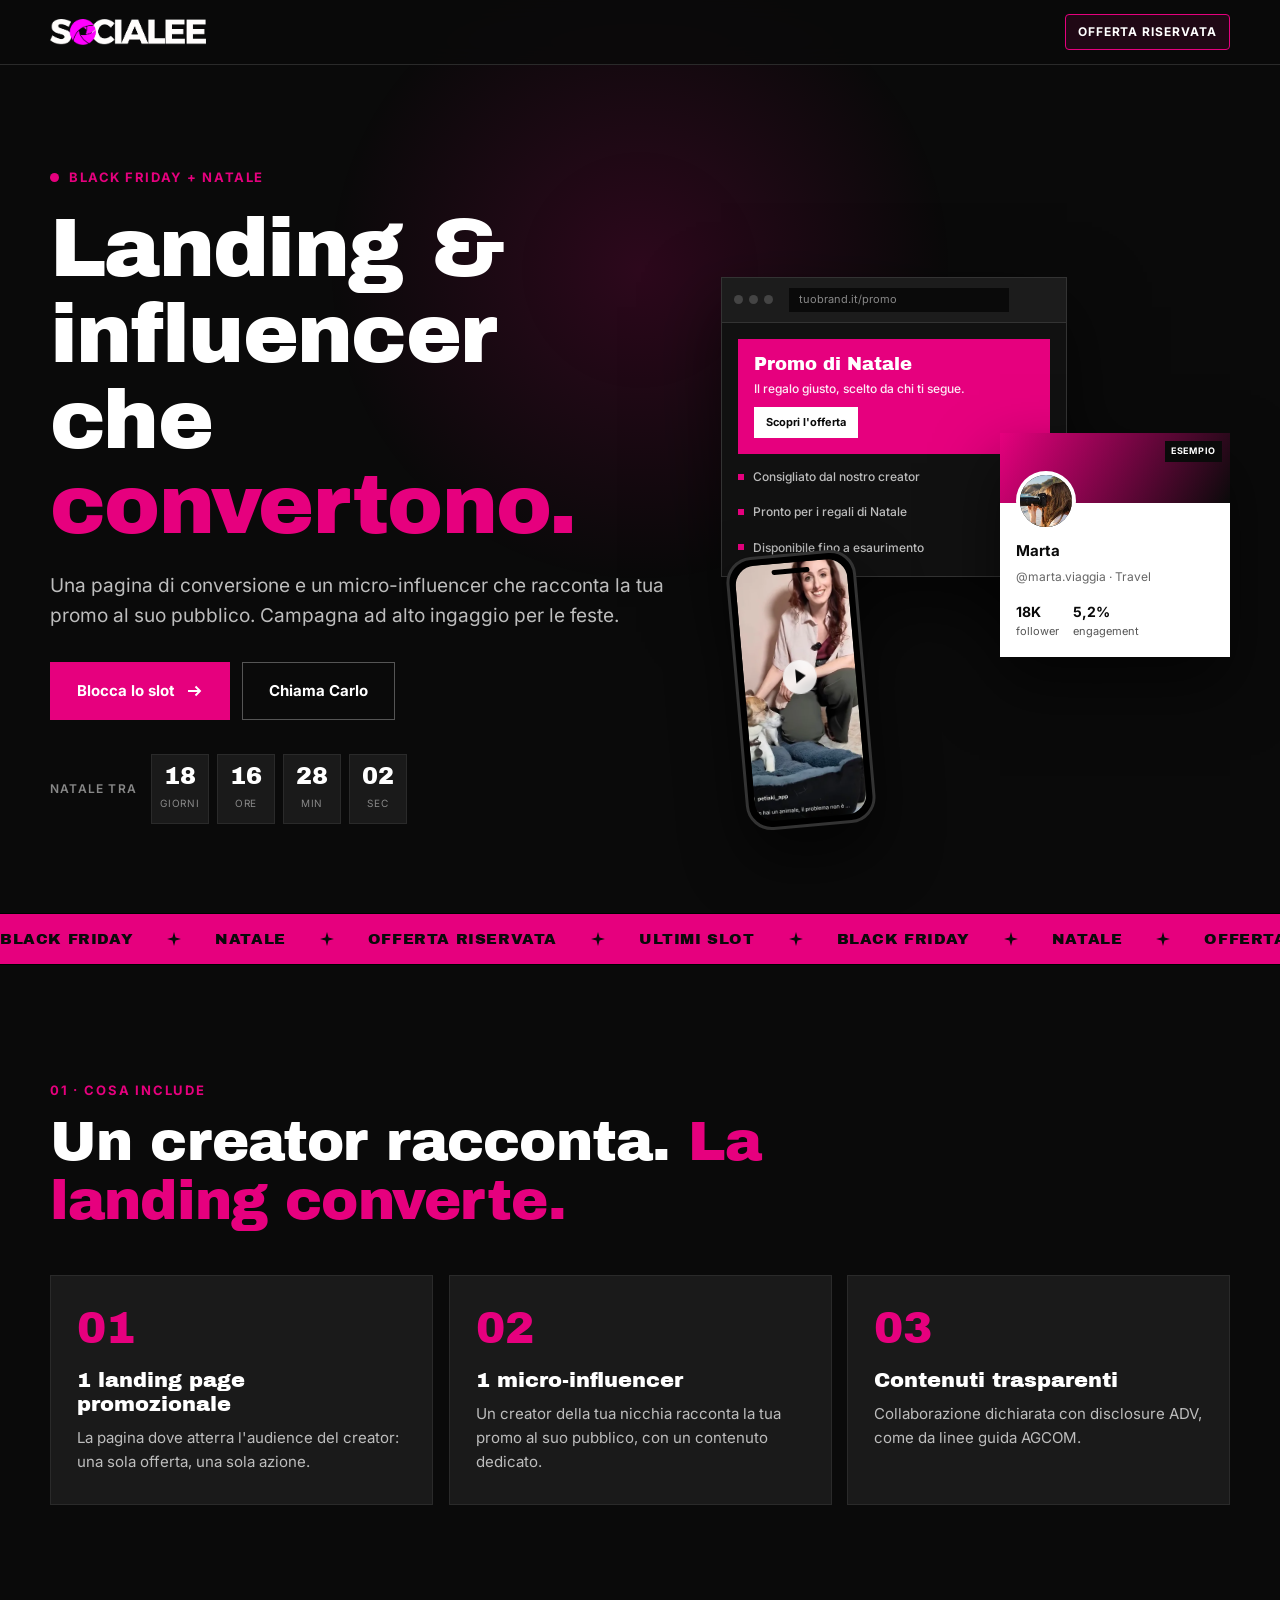
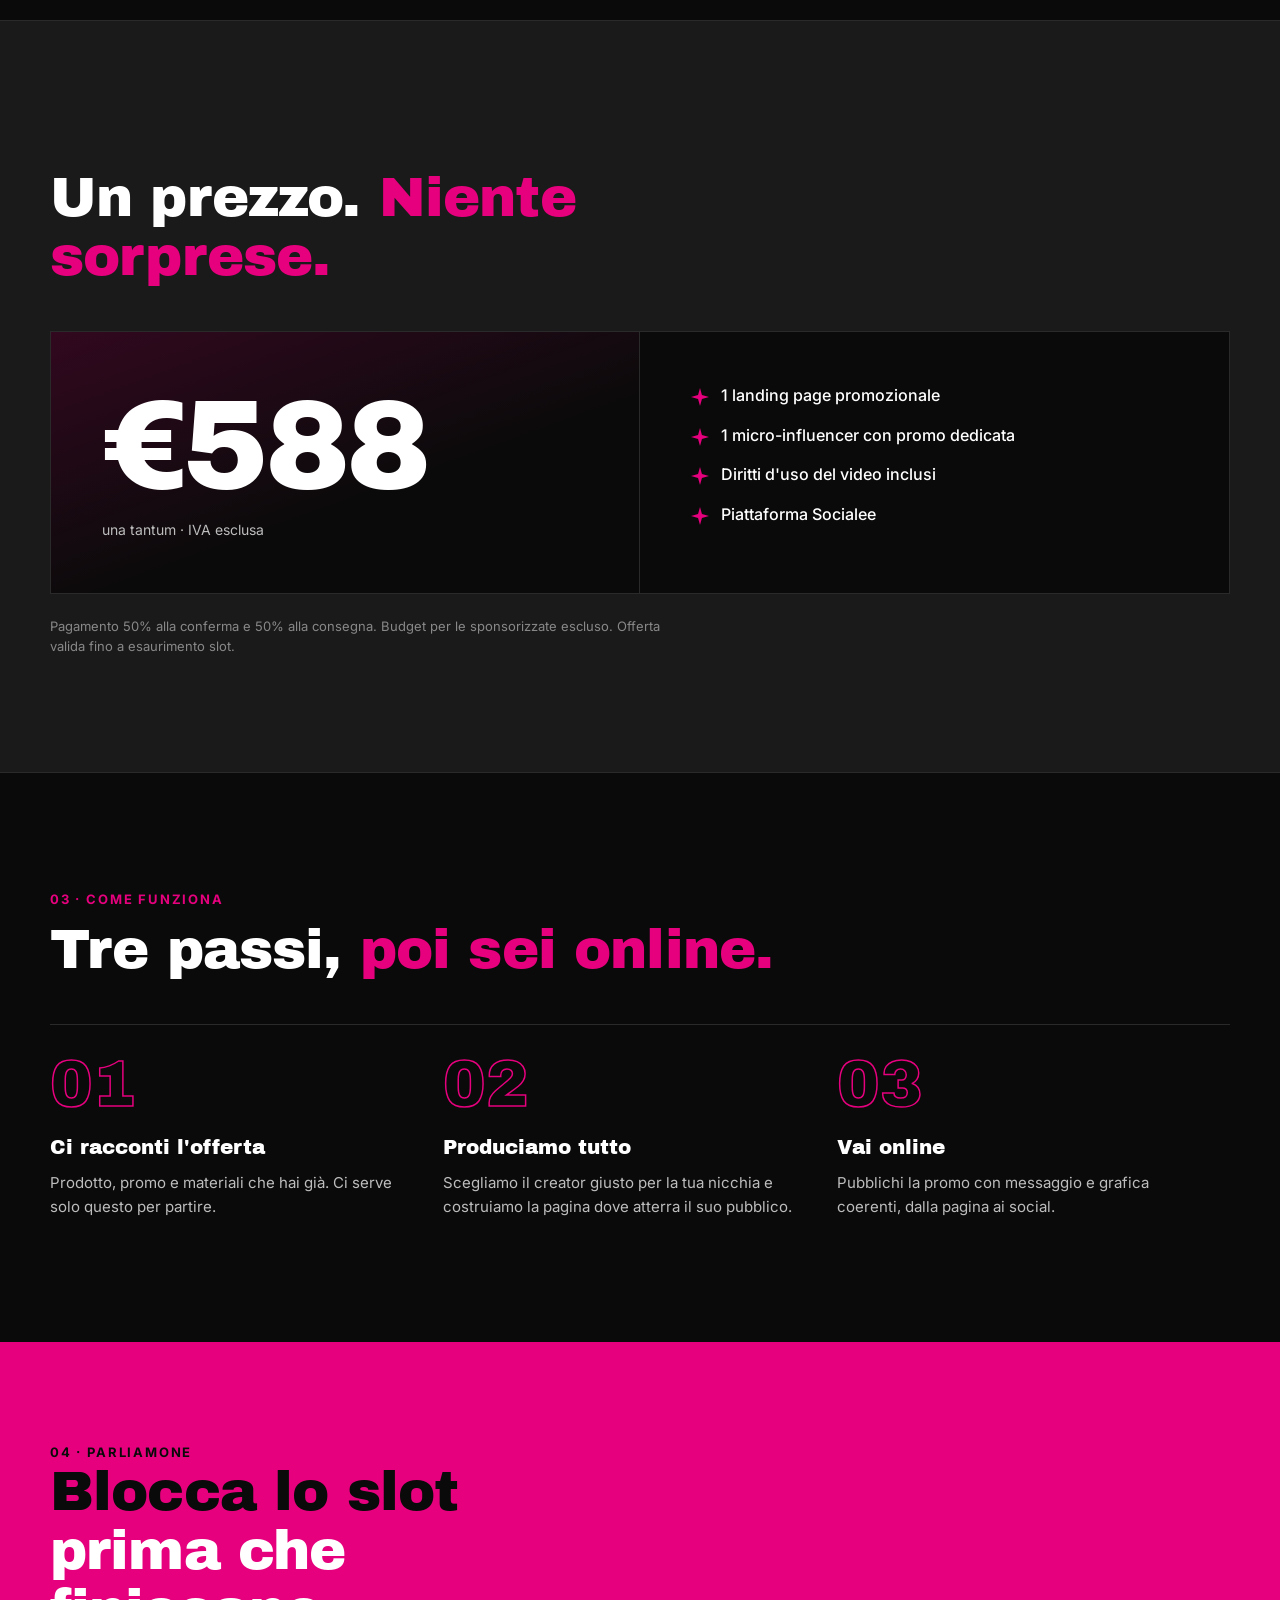
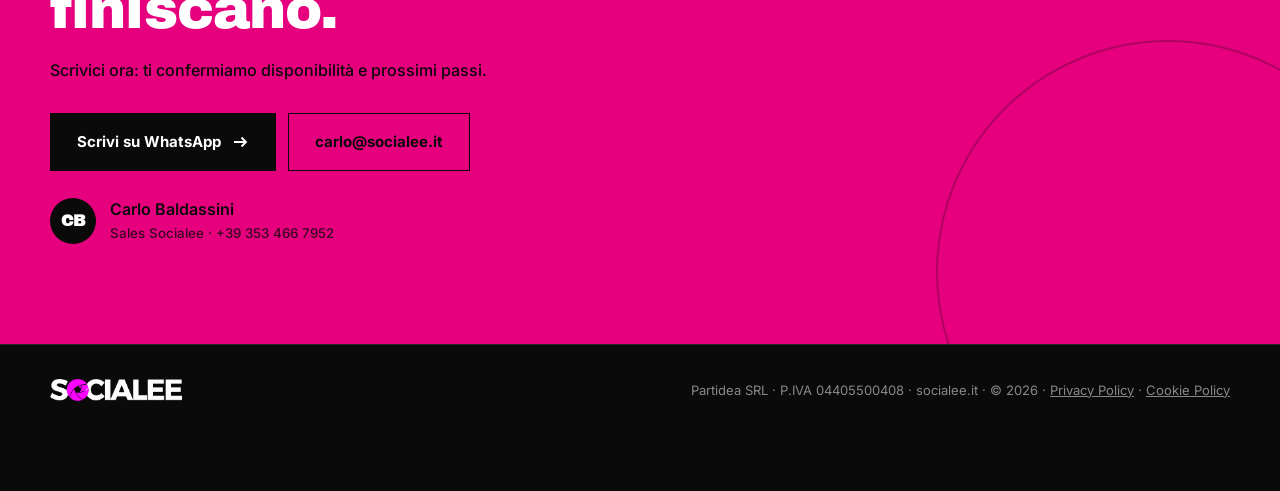
==== commit 702b6c91: "Creator card d'esempio con nome, handle, nicchia e numeri al posto di Micro-creator Co-Authored-By: " ====
--- a/index.html
+++ b/index.html
@@ -12,7 +12,7 @@
 <div class="btns"><a class="btn p" href="https://wa.me/393534667952?text=Ciao%20Carlo%2C%20mi%20interessa%20l%27offerta%20riservata" target="_blank" rel="noopener">Blocca lo slot <svg viewBox="0 0 24 24" fill="none" stroke="currentColor" stroke-width="2.5"><path d="M4 12h16M14 6l6 6-6 6"/></svg></a><a class="btn s" href="tel:+393534667952">Chiama Carlo</a></div>
 <div id="cd"><span id="cd-label">Black Friday tra</span><div class="t"><div><b data-u>00</b><small>giorni</small></div><div><b data-u>00</b><small>ore</small></div><div><b data-u>00</b><small>min</small></div><div><b data-u>00</b><small>sec</small></div></div></div>
 </div>
-<div class="stage rv" aria-hidden="true"><div class="browser" style="left:0;top:8%;width:68%"><div class="bar"><i></i><i></i><i></i><span>tuobrand.it/promo</span></div><div class="body"><div class="hb"><b>Promo di Natale</b><small>Il regalo giusto, scelto da chi ti segue.</small><u>Scopri l'offerta</u></div><div class="row">Consigliato dal nostro creator</div><div class="row">Pronto per i regali di Natale</div><div class="row">Disponibile fino a esaurimento</div></div></div><div class="creator" style="right:0;top:38%"><span class="ex">Esempio</span><div class="hd"></div><div class="av"><img src="assets/img/creator.webp" alt=""></div><div class="in"><h4>Micro-creator</h4><small>@handle · la tua nicchia</small><div class="st"><span><b>Audience</b>mirata</span><span><b>Promo</b>dedicata</span></div></div></div><div class="phone p3" style="left:3%;top:61%;width:clamp(100px,11vw,130px);transform:rotate(-5deg)"><div class="scr has-img"><img src="assets/img/reel-petiaki.webp" alt=""><div class="play"></div></div></div></div>
+<div class="stage rv" aria-hidden="true"><div class="browser" style="left:0;top:8%;width:68%"><div class="bar"><i></i><i></i><i></i><span>tuobrand.it/promo</span></div><div class="body"><div class="hb"><b>Promo di Natale</b><small>Il regalo giusto, scelto da chi ti segue.</small><u>Scopri l'offerta</u></div><div class="row">Consigliato dal nostro creator</div><div class="row">Pronto per i regali di Natale</div><div class="row">Disponibile fino a esaurimento</div></div></div><div class="creator" style="right:0;top:38%"><span class="ex">Esempio</span><div class="hd"></div><div class="av"><img src="assets/img/creator.webp" alt=""></div><div class="in"><h4>Marta</h4><small>@marta.viaggia · Travel</small><div class="st"><span><b>18K</b>follower</span><span><b>5,2%</b>engagement</span></div></div></div><div class="phone p3" style="left:3%;top:61%;width:clamp(100px,11vw,130px);transform:rotate(-5deg)"><div class="scr has-img"><img src="assets/img/reel-petiaki.webp" alt=""><div class="play"></div></div></div></div>
 </div></section>
 <div class="ticker" aria-hidden="true"><div><span>BLACK FRIDAY <svg viewBox="0 0 24 24"><path d="M12 0l2.6 9.4L24 12l-9.4 2.6L12 24l-2.6-9.4L0 12l9.4-2.6z"/></svg> NATALE <svg viewBox="0 0 24 24"><path d="M12 0l2.6 9.4L24 12l-9.4 2.6L12 24l-2.6-9.4L0 12l9.4-2.6z"/></svg> OFFERTA RISERVATA <svg viewBox="0 0 24 24"><path d="M12 0l2.6 9.4L24 12l-9.4 2.6L12 24l-2.6-9.4L0 12l9.4-2.6z"/></svg> ULTIMI SLOT <svg viewBox="0 0 24 24"><path d="M12 0l2.6 9.4L24 12l-9.4 2.6L12 24l-2.6-9.4L0 12l9.4-2.6z"/></svg></span><span>BLACK FRIDAY <svg viewBox="0 0 24 24"><path d="M12 0l2.6 9.4L24 12l-9.4 2.6L12 24l-2.6-9.4L0 12l9.4-2.6z"/></svg> NATALE <svg viewBox="0 0 24 24"><path d="M12 0l2.6 9.4L24 12l-9.4 2.6L12 24l-2.6-9.4L0 12l9.4-2.6z"/></svg> OFFERTA RISERVATA <svg viewBox="0 0 24 24"><path d="M12 0l2.6 9.4L24 12l-9.4 2.6L12 24l-2.6-9.4L0 12l9.4-2.6z"/></svg> ULTIMI SLOT <svg viewBox="0 0 24 24"><path d="M12 0l2.6 9.4L24 12l-9.4 2.6L12 24l-2.6-9.4L0 12l9.4-2.6z"/></svg></span><span>BLACK FRIDAY <svg viewBox="0 0 24 24"><path d="M12 0l2.6 9.4L24 12l-9.4 2.6L12 24l-2.6-9.4L0 12l9.4-2.6z"/></svg> NATALE <svg viewBox="0 0 24 24"><path d="M12 0l2.6 9.4L24 12l-9.4 2.6L12 24l-2.6-9.4L0 12l9.4-2.6z"/></svg> OFFERTA RISERVATA <svg viewBox="0 0 24 24"><path d="M12 0l2.6 9.4L24 12l-9.4 2.6L12 24l-2.6-9.4L0 12l9.4-2.6z"/></svg> ULTIMI SLOT <svg viewBox="0 0 24 24"><path d="M12 0l2.6 9.4L24 12l-9.4 2.6L12 24l-2.6-9.4L0 12l9.4-2.6z"/></svg></span><span>BLACK FRIDAY <svg viewBox="0 0 24 24"><path d="M12 0l2.6 9.4L24 12l-9.4 2.6L12 24l-2.6-9.4L0 12l9.4-2.6z"/></svg> NATALE <svg viewBox="0 0 24 24"><path d="M12 0l2.6 9.4L24 12l-9.4 2.6L12 24l-2.6-9.4L0 12l9.4-2.6z"/></svg> OFFERTA RISERVATA <svg viewBox="0 0 24 24"><path d="M12 0l2.6 9.4L24 12l-9.4 2.6L12 24l-2.6-9.4L0 12l9.4-2.6z"/></svg> ULTIMI SLOT <svg viewBox="0 0 24 24"><path d="M12 0l2.6 9.4L24 12l-9.4 2.6L12 24l-2.6-9.4L0 12l9.4-2.6z"/></svg></span></div></div>
 <section class="sec"><div class="wrap"><div class="num rv">01 · Cosa include</div><h2 class="rv">Un creator racconta. <em>La landing converte.</em></h2><div class="grid3"><div class="card tilt rv" style="--d:0"><div class="n">01</div><h3>1 landing page promozionale</h3><p>La pagina dove atterra l'audience del creator: una sola offerta, una sola azione.</p></div><div class="card tilt rv" style="--d:1"><div class="n">02</div><h3>1 micro-influencer</h3><p>Un creator della tua nicchia racconta la tua promo al suo pubblico, con un contenuto dedicato.</p></div><div class="card tilt rv" style="--d:2"><div class="n">03</div><h3>Contenuti trasparenti</h3><p>Collaborazione dichiarata con disclosure ADV, come da linee guida AGCOM.</p></div></div></div></section>
